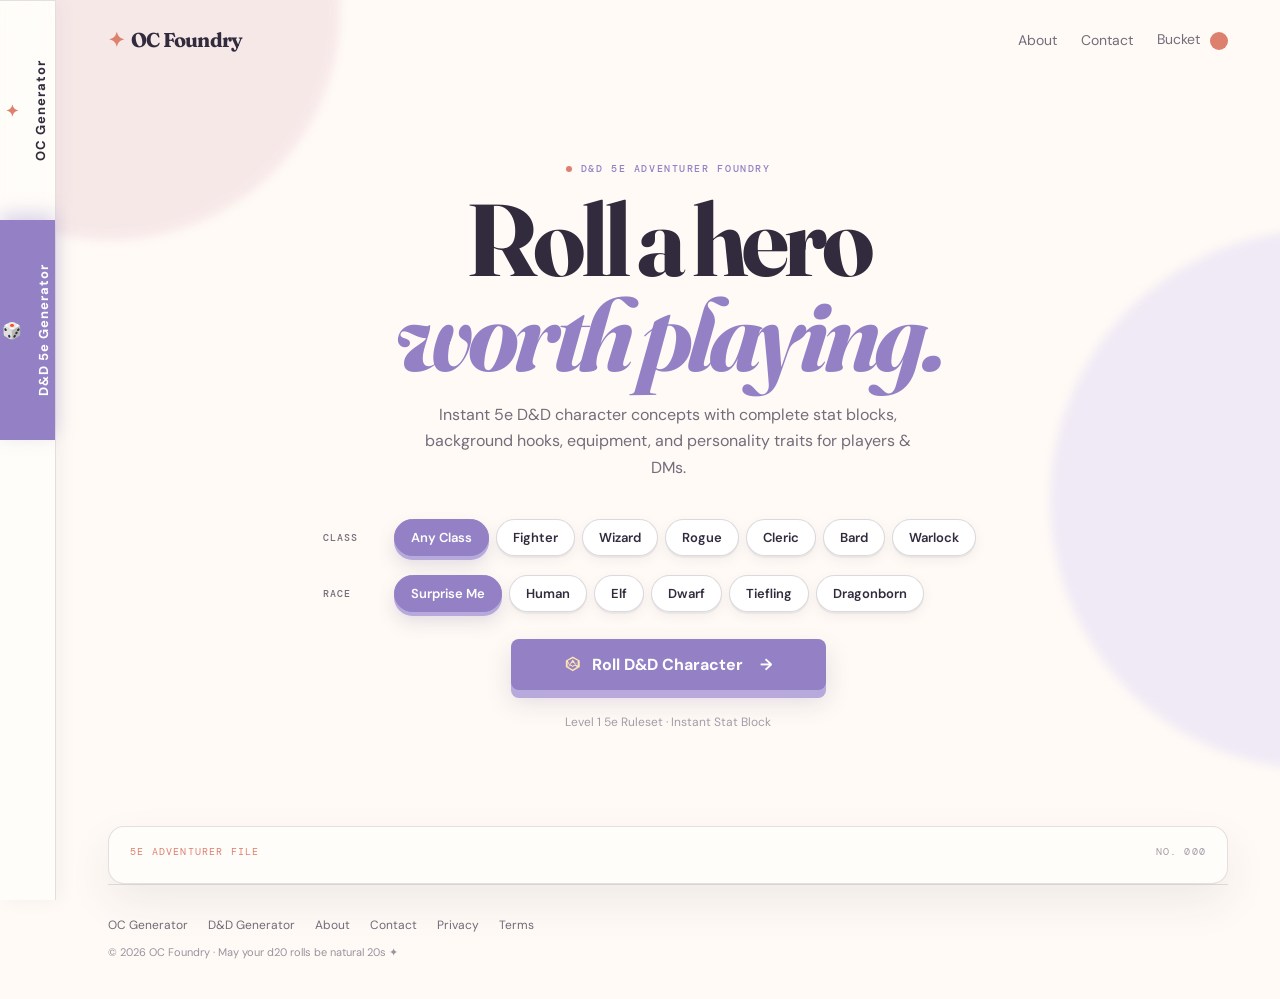
==== dnd.html @ 5a6bc77c "clean top right nav" ====
<!doctype html>
<html lang="en">
  <head>
    <meta charset="UTF-8" />
    <meta name="viewport" content="width=device-width, initial-scale=1.0" />
    <meta name="description" content="Free D&D 5e Character Generator — generate instant 5e stat blocks, backstories, traits, and character bibles for players and DMs." />
    <title>D&D 5e Character Generator — OC Foundry</title>
    <link rel="preconnect" href="https://fonts.googleapis.com" />
    <link rel="preconnect" href="https://fonts.gstatic.com" crossorigin />
    <link href="https://fonts.googleapis.com/css2?family=DM+Mono:wght@400;500&family=DM+Sans:opsz,wght@9..40,400;9..40,500;9..40,600;9..40,700&family=Fraunces:opsz,wght@9..144,600;9..144,700&display=swap" rel="stylesheet" />
    <link rel="stylesheet" href="styles.css?v=26" />
  </head>
  <body>
    <div class="page-glow glow-one"></div><div class="page-glow glow-two"></div>
    <main>
            <!-- LEFT SIDEBAR VERTICAL GENERATOR TABS -->
      <aside class="generator-tabs-dock" aria-label="Generator selection">
        <a href="index.html" class="gen-tab">
          <span class="gen-tab-icon">✦</span>
          <span class="gen-tab-text">OC Generator</span>
        </a>
        <a href="dnd.html" class="gen-tab active">
          <span class="gen-tab-icon">🎲</span>
          <span class="gen-tab-text">D&amp;D 5e Generator</span>
        </a>
      </aside>
      <nav class="nav wrap" aria-label="Main navigation">
        <a class="brand" href="index.html" aria-label="OC Foundry home"><span class="brand-mark">✦</span> OC Foundry</a>
        <div class="nav-links">
  <a class="nav-link" href="about.html">About</a>
  <a class="nav-link" href="contact.html">Contact</a>
  <a class="nav-link cart-link" href="bucket.html">
    Bucket <span class="cart-count" id="cart-count" hidden>0</span>
  </a>
</div>
      </nav>

      <section class="hero wrap">
        <p class="eyebrow"><span></span> D&amp;D 5e Adventurer Foundry</p>
        <h1>Roll a hero<br /><em>worth playing.</em></h1>
        <p class="intro">Instant 5e D&amp;D character concepts with complete stat blocks, background hooks, equipment, and personality traits for players &amp; DMs.</p>

        <div class="controls">
          <div class="filter-group">
            <span class="filter-label">Class</span>
            <div class="filter-pills" id="class-filters">
              <button class="filter active" data-class="any" type="button">Any Class</button>
              <button class="filter" data-class="fighter" type="button">Fighter</button>
              <button class="filter" data-class="wizard" type="button">Wizard</button>
              <button class="filter" data-class="rogue" type="button">Rogue</button>
              <button class="filter" data-class="cleric" type="button">Cleric</button>
              <button class="filter" data-class="bard" type="button">Bard</button>
              <button class="filter" data-class="warlock" type="button">Warlock</button>
            </div>
          </div>
          <div class="filter-group">
            <span class="filter-label">Race</span>
            <div class="filter-pills" id="race-filters">
              <button class="filter active" data-race="any" type="button">Surprise Me</button>
              <button class="filter" data-race="human" type="button">Human</button>
              <button class="filter" data-race="elf" type="button">Elf</button>
              <button class="filter" data-race="dwarf" type="button">Dwarf</button>
              <button class="filter" data-race="tiefling" type="button">Tiefling</button>
              <button class="filter" data-race="dragonborn" type="button">Dragonborn</button>
            </div>
          </div>
          <button class="generate-button" id="dnd-generate" type="button">
            <span class="spark">
              <svg class="d20-svg" viewBox="0 0 24 24"><path d="M12 2L2.5 7.5v9L12 22l9.5-5.5v-9L12 2zm0 2.3l6.8 3.7-2.9 5.1L12 10.4V4.3zm-6.8 3.7L12 4.3v6.1L7.7 12.8 5.2 8zm-0.2 1.8l2.5 5.1-2.5 1.1V9.8zm6.8 9.9l-5.7-3.3 2.5-2 3.2 1.9v3.4zm0-5.1L8 12.4 12 5.8l4 6.6-4 2.2zm0 5.1v-3.4l3.2-1.9 2.5 2-5.7 3.3zm6.8-5.3l-2.5-1.1 2.5-5.1v6.2z"/></svg>
            </span> Roll D&amp;D Character <span class="arrow">→</span>
          </button>

          <!-- SMALL INLINE d20 DICE ANIMATION -->
          <div class="inline-dice-box" id="inline-dice" hidden>
            <div class="dice-icon" id="dice-icon">
              <svg class="d20-svg" viewBox="0 0 24 24"><path d="M12 2L2.5 7.5v9L12 22l9.5-5.5v-9L12 2zm0 2.3l6.8 3.7-2.9 5.1L12 10.4V4.3zm-6.8 3.7L12 4.3v6.1L7.7 12.8 5.2 8zm-0.2 1.8l2.5 5.1-2.5 1.1V9.8zm6.8 9.9l-5.7-3.3 2.5-2 3.2 1.9v3.4zm0-5.1L8 12.4 12 5.8l4 6.6-4 2.2zm0 5.1v-3.4l3.2-1.9 2.5 2-5.7 3.3zm6.8-5.3l-2.5-1.1 2.5-5.1v6.2z"/></svg>
            </div>
            <p class="dice-label" id="dice-label">Rolling d20...</p>
          </div>

        </div>
        <p class="tiny-note">Level 1 5e Ruleset · Instant Stat Block</p>
      </section>

      <section class="sheet-section wrap" id="generator">
        <article class="character-sheet empty" id="character-sheet">
          <div class="sheet-topline"><span class="sheet-tag">5E ADVENTURER FILE</span><span class="sheet-number" id="sheet-number">NO. 000</span></div>
          <div class="empty-state" id="empty-state">
            <span class="empty-star">
              <svg class="d20-svg" style="width:40px; height:40px; color:var(--peach);" viewBox="0 0 24 24"><path d="M12 2L2.5 7.5v9L12 22l9.5-5.5v-9L12 2zm0 2.3l6.8 3.7-2.9 5.1L12 10.4V4.3zm-6.8 3.7L12 4.3v6.1L7.7 12.8 5.2 8zm-0.2 1.8l2.5 5.1-2.5 1.1V9.8zm6.8 9.9l-5.7-3.3 2.5-2 3.2 1.9v3.4zm0-5.1L8 12.4 12 5.8l4 6.6-4 2.2zm0 5.1v-3.4l3.2-1.9 2.5 2-5.7 3.3zm6.8-5.3l-2.5-1.1 2.5-5.1v6.2z"/></svg>
            </span>
            <p>Click "Roll D&amp;D Character" to build your adventurer.</p>
          </div>

          <div class="result-content" id="result-content" hidden>
            <aside class="portrait-panel" id="portrait-panel">
              <span class="portrait-label">COLOR PALETTE</span>
              <div class="palette-stack" id="palette"></div>
            </aside>

            <div class="details-panel">
              <div class="identity">
                <span class="file-inline">Level 1 Adventurer</span>
                <h2 id="dnd-name">Hero Name</h2>
                <button class="name-reroll" id="dnd-reroll" type="button">↻ New name</button>
                <div class="dnd-identity-sub">
                  <span class="result-kicker" id="dnd-meta">Human Fighter · Folk Hero</span>
                  <span class="age" id="dnd-alignment">Lawful Good</span>
                </div>
              </div>

              <p class="hook" id="dnd-hook">Character hook will appear here.</p>

              <!-- D&D STAT BLOCK GRID -->
              <div class="dnd-stats-grid" id="stats-grid">
                <div class="stat-box"><span class="stat-lbl">STR</span><strong id="stat-str">16 (+3)</strong></div>
                <div class="stat-box"><span class="stat-lbl">DEX</span><strong id="stat-dex">14 (+2)</strong></div>
                <div class="stat-box"><span class="stat-lbl">CON</span><strong id="stat-con">14 (+2)</strong></div>
                <div class="stat-box"><span class="stat-lbl">INT</span><strong id="stat-int">10 (+0)</strong></div>
                <div class="stat-box"><span class="stat-lbl">WIS</span><strong id="stat-wis">12 (+1)</strong></div>
                <div class="stat-box"><span class="stat-lbl">CHA</span><strong id="stat-cha">8 (-1)</strong></div>
              </div>

              <div class="detail-grid">
                <section><h3>Key Feature</h3><p id="dnd-feature"></p></section>
                <section><h3>Starting Gear</h3><p id="dnd-gear"></p></section>
                <section><h3>Personality</h3><p id="dnd-personality"></p></section>
                <section><h3>Miniature / Art Prompt</h3><p id="dnd-prompt"></p></section>
              </div>

              <div class="sheet-actions">
                <a class="download-button" id="download" href="checkout.html">Buy this sheet <span>₹60</span></a>
                <button class="bucket-button" id="add-to-bucket" type="button">Add to bucket</button>
                <button class="small-generate" id="dnd-regenerate" type="button">Roll another <span>→</span></button>
              </div>
            </div>
          </div>
        </article>

        <!-- TEASE SECTION -->
        <section class="unlock-tease" id="unlock-tease" hidden>
          <div class="tease-header">
            <p class="eyebrow"><span></span> Unlock the Complete D&amp;D Character Dossier</p>
            <span class="tease-price">₹60</span>
          </div>
          <h3 class="tease-title">More of <em id="tease-name">them</em>, ready for the tabletop.</h3>
          <p class="tease-sub">A 3-page Adventurer Dossier PDF · downloaded instantly or emailed to you</p>

          <div class="tease-grid">
            <div class="tease-card"><span class="tease-icon">📜</span><h4>Origin Backstory</h4><p>Childhood, defining trial, and why they took up adventuring.</p></div>
            <div class="tease-card"><span class="tease-icon">⚔️</span><h4>Combat Tactics</h4><p>Preferred moves, spellbook choices, and battle behavior.</p></div>
            <div class="tease-card"><span class="tease-icon">👥</span><h4>Allies &amp; Rivals</h4><p>Three key NPCs: mentor, rival adventurer, and contact.</p></div>
            <div class="tease-card"><span class="tease-icon">🗺️</span><h4>5 Quest Hooks</h4><p>Custom DM hooks to integrate them into any 5e campaign.</p></div>
            <div class="tease-card"><span class="tease-icon">🎭</span><h4>Roleplay Guide</h4><p>Voice style, quote lines, ideals, bonds, and flaws.</p></div>
            <div class="tease-card"><span class="tease-icon">📄</span><h4>Printable PDF</h4><p>Full 3-page dossier formatted for character binders.</p></div>
          </div>

          <a class="tease-cta" href="checkout.html">Get the complete dossier <span>₹60 →</span></a>
        </section>
      </section>
    </main>

    <footer class="footer wrap">
      <div class="footer-links">
        <a href="index.html">OC Generator</a>
        <a href="dnd.html">D&amp;D Generator</a>
        <a href="about.html">About</a>
        <a href="contact.html">Contact</a>
        <a href="privacy.html">Privacy</a>
        <a href="terms.html">Terms</a>
      </div>
      <span>© 2026 OC Foundry · May your d20 rolls be natural 20s ✦</span>
    </footer>

    <script src="dnd-data.js"></script>
    <script src="script-dnd.js"></script>
  </body>
</html>
---- styles.css ----
:root { --ink:#312b3d; --muted:#746c7b; --paper:#fffaf5; --cream:#f9efe6; --lilac:#dcd4f5; --lavender:#9380c5; --peach:#f4c9b5; --coral:#dd806e; --sage:#b9d2bf; --line:rgba(63,48,73,.14); }
* { box-sizing:border-box; } html { scroll-behavior:smooth; } body { margin:0; color:var(--ink); background:var(--paper); font-family:"DM Sans",sans-serif; overflow-x:hidden; } button { font:inherit; } .wrap { width:min(1120px, calc(100% - 48px)); margin-inline:auto; } .page-glow { position:absolute; z-index:-1; border-radius:50%; filter:blur(5px); opacity:.55; } .glow-one { width:460px; height:460px; top:-220px; left:-120px; background:#f1dbdf; }.glow-two { width:540px; height:540px; top:230px; right:-310px; background:#e4ddf7; }
.nav { display:flex; align-items:center; justify-content:space-between; padding:27px 0; } .brand { text-decoration:none; color:var(--ink); font-family:Fraunces,serif; font-size:20px; font-weight:700; letter-spacing:-.7px; } .brand-mark { color:var(--coral); font-family:"DM Sans",sans-serif; margin-right:3px; }.nav-link { color:var(--muted); font-size:14px; text-decoration:none; }.nav-link span { color:var(--coral); padding-left:4px; }
.hero { padding:82px 0 96px; text-align:center; }.eyebrow { display:flex; align-items:center; justify-content:center; gap:9px; margin:0; color:var(--lavender); text-transform:uppercase; letter-spacing:1.6px; font:500 10px "DM Mono",monospace; }.eyebrow span { width:6px; height:6px; background:var(--coral); border-radius:50%; }.hero h1 { margin:17px 0 20px; font:700 clamp(54px,8.5vw,102px)/.93 Fraunces,serif; letter-spacing:-5px; }.hero h1 em { color:var(--lavender); font-style:italic; }.intro { max-width:510px; margin:0 auto; color:var(--muted); font-size:16px; line-height:1.65; }.controls { display:grid; max-width:690px; margin:38px auto 0; gap:19px; text-align:left; }.filter-group { display:flex; align-items:center; gap:17px; }.filter-label { flex:0 0 54px; font:500 10px "DM Mono",monospace; color:var(--muted); text-transform:uppercase; letter-spacing:1px; }.filter-pills { display:flex; flex-wrap:wrap; gap:7px; }.filter {
  border: 1.5px solid rgba(63, 48, 73, 0.18);
  border-radius: 999px;
  padding: 11px 16px;
  background: #ffffff;
  color: var(--ink);
  cursor: pointer;
  font-size: 13px;
  font-weight: 600;
  line-height: 1;
  box-shadow: 0 2px 0 rgba(63, 48, 73, 0.06), 0 4px 12px rgba(104, 87, 142, 0.08);
  transition: transform 0.15s ease, box-shadow 0.15s ease, border-color 0.15s ease, background 0.15s ease;
  -webkit-tap-highlight-color: transparent;
  user-select: none;
}

.filter:hover {
  border-color: var(--lavender);
  transform: translateY(-1px);
  box-shadow: 0 3px 0 rgba(63, 48, 73, 0.08), 0 8px 16px rgba(104, 87, 142, 0.12);
}

.filter:active {
  transform: translateY(1px) scale(0.98);
  box-shadow: 0 1px 0 rgba(63, 48, 73, 0.08);
}

.filter.active {
  background: var(--lavender);
  border-color: var(--lavender);
  color: #fff;
  box-shadow: 0 4px 0 #b7a9dc, 0 10px 18px rgba(104, 87, 142, 0.18);
}.generate-button { justify-self:center; min-width:315px; margin-top:8px; padding:15px 20px; border:0; border-radius:8px; box-shadow:0 8px 0 #b7a9dc, 0 12px 24px rgba(104,87,142,.19); background:var(--lavender); color:#fff; font-weight:700; cursor:pointer; transition:transform .2s,box-shadow .2s; }.generate-button:hover { transform:translateY(-2px); box-shadow:0 10px 0 #b7a9dc, 0 15px 27px rgba(104,87,142,.2); }.generate-button:active { transform:translateY(5px); box-shadow:0 3px 0 #b7a9dc; }.spark { color:#ffe5af; margin-right:7px; }.arrow { margin-left:13px; }.tiny-note { margin:24px 0 0; color:#a49ba8; font-size:12px; }
.sheet-section { padding-bottom:112px; }.section-heading { display:flex; justify-content:space-between; align-items:center; margin-bottom:15px; }.section-heading .eyebrow { justify-content:flex-start; }.hint { color:#aaa1aa; font-size:12px; margin:0; }.character-sheet { position:relative; overflow:hidden; min-height:382px; background:#fffdf9; border:1px solid var(--line); border-radius:16px; box-shadow:0 18px 44px rgba(67,45,76,.08); }.sheet-topline { position:absolute; inset:0 0 auto; z-index:3; display:flex; justify-content:space-between; padding:18px 21px; color:#a59ba6; font:10px "DM Mono",monospace; letter-spacing:1.2px; }.sheet-tag { color:var(--coral); }.empty-state { display:grid; place-content:center; height:382px; text-align:center; color:#968d9b; font:17px/1.5 Fraunces,serif; }.empty-state p { margin:8px 0 0; }.empty-star { color:var(--peach); font-size:33px; }.result-content { display:grid; grid-template-columns:34% 66%; min-height:438px; }.portrait-panel { position:relative; display:flex; flex-direction:column; justify-content:flex-end; padding:52px 30px 28px; overflow:hidden; color:#fff; background:#b9aecf; }.portrait-panel::after { content:""; position:absolute; inset:0; background:linear-gradient(180deg,transparent 42%,rgba(49,43,61,.27)); pointer-events:none; }.portrait-label,.portrait-panel p,.palette { z-index:1; }.portrait-label { position:absolute; top:52px; left:30px; color:rgba(255,255,255,.8); font:10px "DM Mono",monospace; letter-spacing:1.2px; }.portrait-panel p { max-width:210px; margin:0 0 14px; font:600 15px/1.3 Fraunces,serif; }.portrait-art { position:absolute; inset:0; overflow:hidden; }.halo { position:absolute; top:73px; left:50%; width:195px; aspect-ratio:1; border:1px solid rgba(255,255,255,.52); border-radius:50%; transform:translateX(-50%); }.head { position:absolute; z-index:2; width:102px; height:132px; left:50%; bottom:102px; border-radius:47% 47% 42% 42%; background:#f7d4c1; transform:translateX(-50%); }.head i { position:absolute; top:-19px; left:-8px; width:119px; height:75px; background:#594c64; border-radius:68% 45% 40% 25%; }.head b { position:absolute; top:66px; left:28px; width:8px; height:8px; border-radius:50%; background:#5c4c5d; box-shadow:39px 0 #5c4c5d; }.neck { position:absolute; z-index:1; left:50%; bottom:81px; width:35px; height:45px; background:#f1c6af; transform:translateX(-50%); }.shoulders { position:absolute; z-index:2; left:50%; bottom:-30px; width:260px; height:142px; border-radius:50% 50% 0 0; background:#796796; transform:translateX(-50%); }.art-star { position:absolute; color:#fff4c8; font-size:22px; }.s1 { top:105px; right:37px; }.s2 { top:190px; left:34px; font-size:28px; }.palette { display:flex; gap:5px; }.palette span { width:21px; height:21px; border:2px solid rgba(255,255,255,.76); border-radius:50%; }.details-panel { padding:57px 38px 26px; }.identity { display:flex; align-items:baseline; gap:11px; }.result-kicker { margin:0; color:var(--coral); font:10px "DM Mono",monospace; letter-spacing:1px; text-transform:uppercase; }.identity h2 { margin:7px 0 0; font:700 clamp(33px,4vw,50px)/1 Fraunces,serif; letter-spacing:-2.2px; }.age { margin:0 0 0 auto; color:#948a98; font-size:13px; }.hook { max-width:520px; margin:21px 0 24px; color:#594f61; font:600 19px/1.36 Fraunces,serif; }.hook::before,.hook::after { color:var(--peach); }.hook::before { content:"“"; }.hook::after { content:"”"; }.detail-grid { display:grid; grid-template-columns:1fr 1fr; gap:18px 34px; padding-top:20px; border-top:1px solid var(--line); }.detail-grid section h3 { margin:0 0 5px; color:var(--lavender); text-transform:uppercase; font:10px "DM Mono",monospace; letter-spacing:1px; }.detail-grid section p { margin:0; color:var(--muted); font-size:13px; line-height:1.45; }.sheet-actions { display:flex; justify-content:space-between; align-items:center; margin-top:24px; }.text-button { border:0; padding:0; background:none; color:var(--coral); cursor:pointer; font-size:12px; text-decoration:underline; text-underline-offset:3px; }.small-generate { border:1px solid var(--line); border-radius:7px; padding:9px 11px; background:var(--cream); color:#5f5269; cursor:pointer; font-size:12px; font-weight:600; }.small-generate span { color:var(--coral); margin-left:7px; }
.how { padding:72px 0 87px; border-top:1px solid var(--line); }.how .eyebrow { justify-content:flex-start; }.how-grid { display:grid; grid-template-columns:1.1fr .9fr; gap:70px; padding-top:22px; }.how h2 { margin:0; font:700 clamp(35px,5vw,60px)/.97 Fraunces,serif; letter-spacing:-3px; }.how-copy { max-width:380px; color:var(--muted); font-size:15px; line-height:1.7; }.how-copy p { margin:0; }.how-copy .made-with { margin-top:26px; color:var(--ink); font:500 12px "DM Mono",monospace; }.made-with span { color:var(--coral); }.footer { display:flex; justify-content:space-between; padding:21px 0 28px; color:#9c929f; border-top:1px solid var(--line); font-size:11px; }
@media (max-width:720px) { .wrap { width:min(100% - 32px,1120px); }.nav { padding-top:20px; }.hero { padding:65px 0 72px; }.hero h1 { letter-spacing:-3px; }.filter-group { align-items:flex-start; flex-direction:column; gap:8px; }.generate-button { width:100%; min-width:0; }.section-heading .hint { display:none; }.result-content { grid-template-columns:1fr; }.portrait-panel { min-height:286px; }.details-panel { padding:50px 22px 22px; }.identity { display:block; }.identity h2 { margin-top:8px; }.age { margin:7px 0 0; }.hook { font-size:18px; }.detail-grid { gap:16px; }.sheet-actions { gap:15px; }.how { padding:55px 0; }.how-grid { grid-template-columns:1fr; gap:25px; }.footer { flex-direction:column; gap:7px; }.empty-state { height:330px; } }
/* Keep the content visually connected to the character-file label. */
.portrait-label { top:38px; }
.halo { top:59px; }
.s1 { top:91px; }
.s2 { top:176px; }
.details-panel { padding-top:40px; }
/* The visual-vibe panel is copy-first; its palette remains the visual cue. */
.portrait-art { display:none; }
/* Before the first generation, keep the character-file card as a compact header. */
.character-sheet.empty { min-height:58px; }
.character-sheet.empty .empty-state { display:none; }
/* Do not reserve result-card space before the first character exists. */
#generator:has(.character-sheet.empty) { padding-bottom:0; }
/* In a populated sheet, use the top row for content instead of empty breathing room. */
.character-sheet:not(.empty) .details-panel { padding-top:21px; }
.character-sheet:not(.empty) .portrait-label { top:21px; }
.character-sheet:not(.empty) .sheet-number { display:none; }
/* Align a generated character's identity with the file label—no blank row. */
.character-sheet:not(.empty) .details-panel { padding-top:10px; }
.identity h2 { margin-top:0; }
/* Keep the populated file label and name together, rather than in separate columns. */
.character-sheet:not(.empty) .sheet-topline { display:none; }
.file-inline { color:var(--coral); font:10px "DM Mono",monospace; letter-spacing:1.1px; text-transform:uppercase; white-space:nowrap; }
.character-sheet:not(.empty) .identity { gap:10px; }
@media (max-width:720px) { .character-sheet:not(.empty) .identity { display:flex; flex-wrap:wrap; align-items:baseline; } }
/* Generated results should end cleanly, without a blank section beneath the sheet. */
.sheet-section { padding-bottom:0; }
/* The placeholder must not keep its fixed height after a result is revealed. */
.empty-state[hidden] { display:none; }
/* Generated concept sketch: deliberately loose and kept above the written visual brief. */
.portrait-art.rough-sketch { display:block; inset:38px 24px auto; height:188px; border:1px solid rgba(255,255,255,.42); border-radius:4px; background:rgba(255,255,255,.08); overflow:hidden; }
.rough-sketch .sketch-note { position:absolute; top:9px; left:10px; color:rgba(255,255,255,.8); font:9px "DM Mono",monospace; letter-spacing:.8px; }
.rough-sketch .halo { top:24px; width:126px; border-style:dashed; opacity:.65; }
.rough-sketch .head { bottom:24px; width:76px; height:97px; filter:drop-shadow(3px 3px 0 rgba(49,43,61,.18)); }
.rough-sketch .head i { width:91px; height:57px; }
.rough-sketch .head b { top:52px; left:21px; transform:scale(.75); transform-origin:left; }
.rough-sketch .neck { bottom:8px; }
.rough-sketch .shoulders { bottom:-65px; width:215px; height:130px; background:rgba(49,43,61,.7); }
.rough-sketch .s1 { top:35px; right:19px; }.rough-sketch .s2 { top:90px; left:22px; }
.sketch-stroke { position:absolute; height:1px; background:rgba(255,255,255,.6); transform:rotate(-28deg); }.sketch-stroke.one { width:66px; right:-11px; top:110px; }.sketch-stroke.two { width:47px; left:-8px; top:141px; transform:rotate(34deg); }
.rough-sketch.horror .head i { background:#302638; border-radius:65% 52% 18% 35%; }.rough-sketch.horror .shoulders { background:#24212f; }.rough-sketch.historical .head i { background:#7e5849; border-radius:48% 52% 22% 22%; }.rough-sketch.historical .shoulders { background:#495467; }.rough-sketch.postapoc .head i { background:#5a4f46; border-radius:65% 25% 40% 25%; }.rough-sketch.postapoc .shoulders { background:#5f6557; }.rough-sketch.scifi .head i { background:#44576a; }.rough-sketch.scifi .shoulders { background:#566987; }.rough-sketch.fantasy .head i { background:#574762; }.rough-sketch.fantasy .shoulders { background:#62705e; }
.name-reroll { border:0; padding:4px 6px; border-radius:4px; background:var(--cream); color:var(--coral); cursor:pointer; font:10px "DM Mono",monospace; white-space:nowrap; }.name-reroll:hover { background:var(--peach); color:var(--ink); }
.how-steps { display:grid; gap:17px; }.how-steps div { display:grid; grid-template-columns:31px 1fr; gap:11px; }.how-steps span { color:var(--coral); font:500 11px "DM Mono",monospace; }.how-steps p { font-size:14px; line-height:1.55; }.how-steps strong { color:var(--ink); }
@media (max-width:720px) { .portrait-art.rough-sketch { height:170px; }.portrait-panel { padding-top:218px; }.portrait-panel p { max-width:none; }.name-reroll { order:4; }.how-steps { gap:14px; } }
.portrait-panel { justify-content:flex-start; padding-top:242px; }
/* The visual brief is intentionally copy-first, using the full panel. */
.portrait-panel { justify-content:flex-start; padding-top:56px; }
.portrait-panel .portrait-label { top:23px; }
.portrait-panel .visual-vibe-copy { flex:1; max-width:none; margin:25px 0 16px; font-size:16px; line-height:1.36; }
/* Do not render character-only controls or layout until generation begins. */
.result-content[hidden] { display:none; }
.section-heading { margin-bottom:26px; }
.download-button { display:inline-flex; align-items:center; gap:8px; border:0; border-radius:7px; padding:10px 12px; background:var(--lavender); color:#fff; cursor:pointer; font-size:12px; font-weight:700; text-decoration:none; }.download-button span { padding:2px 5px; border-radius:3px; background:rgba(255,255,255,.18); color:#fff0c9; font:10px "DM Mono",monospace; }
.checkout-page { min-height:100vh; background:linear-gradient(120deg,#fffaf5 15%,#f3eefc 100%); }.checkout-wrap { width:min(1020px,calc(100% - 48px)); margin:auto; padding:32px 0 60px; }.checkout-brand { display:inline-block; }.checkout-grid { display:grid; grid-template-columns:1fr 1fr; gap:78px; align-items:center; min-height:calc(100vh - 120px); }.checkout-intro .eyebrow { justify-content:flex-start; }.checkout-intro h1 { margin:18px 0; font:700 clamp(48px,6vw,76px)/.95 Fraunces,serif; letter-spacing:-3.7px; }.checkout-intro h1 em { color:var(--lavender); }.checkout-intro > p { max-width:390px; color:var(--muted); line-height:1.65; }.back-link { display:inline-block; margin-top:22px; color:var(--coral); font-size:13px; text-underline-offset:3px; }.checkout-card { padding:24px; border:1px solid var(--line); border-radius:16px; background:#fffdf9; box-shadow:0 18px 48px rgba(67,45,76,.1); }.checkout-top,.checkout-summary { display:flex; justify-content:space-between; align-items:center; color:var(--muted); font:10px "DM Mono",monospace; letter-spacing:1px; }.price { color:var(--coral); font-size:18px; font-family:Fraunces,serif; letter-spacing:0; }.mini-sheet { margin:20px 0; padding:22px; border-radius:10px; background:linear-gradient(135deg,var(--sheet-accent,#e8b7b5),#eee8fb); }.mini-label { margin:0; color:#665570; font:10px "DM Mono",monospace; letter-spacing:1px; }.mini-sheet h2 { margin:9px 0 3px; font:700 36px/1 Fraunces,serif; letter-spacing:-1.5px; }.mini-sheet > p:not(.mini-label):not(.mini-hook) { margin:0; color:#685c6c; font:10px "DM Mono",monospace; text-transform:uppercase; }.mini-hook { margin:18px 0 0; color:#51495d; font:600 15px/1.42 Fraunces,serif; }.checkout-summary { padding:18px 0; border-top:1px solid var(--line); font:13px "DM Sans",sans-serif; letter-spacing:0; }.checkout-summary strong { color:var(--ink); }.pay-button { width:100%; padding:14px; border:0; border-radius:8px; background:var(--lavender); box-shadow:0 5px 0 #b7a9dc; color:#fff; cursor:pointer; font-weight:700; }.pay-button span { margin-left:12px; }.pay-button:disabled { cursor:not-allowed; opacity:.55; }.payment-note { margin:16px 0 0; color:#9a909d; text-align:center; font-size:11px; line-height:1.45; }
@media (max-width:720px) { .checkout-wrap { width:min(100% - 32px,1020px); }.checkout-grid { grid-template-columns:1fr; gap:38px; padding:54px 0; }.checkout-intro h1 { letter-spacing:-2.6px; }.mini-sheet h2 { font-size:31px; } }
/* ============================================
   UNLOCK TEASE SECTION
   ============================================ */

.unlock-tease {
  position: relative;
  margin: 32px 22px 22px;
  padding: 32px 30px 30px;
  border-radius: 16px;
  background: linear-gradient(135deg, #fdf6ef 0%, #f4ecfb 50%, #fce9e6 100%);
  border: 1px solid var(--line);
  overflow: hidden;
}

.unlock-tease::before {
  content: "";
  position: absolute;
  top: 0; left: 0; right: 0;
  height: 3px;
  background: linear-gradient(90deg, var(--coral), var(--lavender), var(--peach));
}

.tease-header {
  display: flex;
  justify-content: space-between;
  align-items: center;
  margin-bottom: 14px;
}

.tease-header .eyebrow {
  justify-content: flex-start;
  margin: 0;
}

.tease-price {
  color: var(--coral);
  font: 700 20px Fraunces, serif;
  letter-spacing: -0.5px;
}

.tease-title {
  margin: 0 0 8px;
  font: 700 clamp(26px, 3.2vw, 34px)/1.05 Fraunces, serif;
  letter-spacing: -1.2px;
  color: var(--ink);
}

.tease-title em {
  color: var(--lavender);
  font-style: italic;
}

.tease-sub {
  margin: 0 0 26px;
  color: var(--muted);
  font-size: 14px;
  line-height: 1.5;
}

.tease-grid {
  display: grid;
  grid-template-columns: repeat(3, 1fr);
  gap: 12px;
  margin-bottom: 26px;
}

.tease-card {
  position: relative;
  padding: 18px 16px;
  border-radius: 12px;
  background: rgba(255, 255, 255, 0.65);
  border: 1px solid rgba(147, 128, 197, 0.15);
  backdrop-filter: blur(2px);
  transition: transform 0.2s ease, box-shadow 0.2s ease;
}

.tease-card:hover {
  transform: translateY(-2px);
  box-shadow: 0 8px 20px rgba(147, 128, 197, 0.12);
  border-color: rgba(147, 128, 197, 0.35);
}

.tease-card::after {
  content: "🔒";
  position: absolute;
  top: 12px;
  right: 12px;
  font-size: 11px;
  opacity: 0.4;
}

.tease-icon {
  display: block;
  font-size: 22px;
  margin-bottom: 8px;
}

.tease-card h4 {
  margin: 0 0 6px;
  font: 700 14px Fraunces, serif;
  color: var(--ink);
  letter-spacing: -0.3px;
}

.tease-card p {
  margin: 0;
  color: var(--muted);
  font-size: 12px;
  line-height: 1.4;
}

.tease-cta {
  display: inline-flex;
  align-items: center;
  gap: 12px;
  padding: 14px 22px;
  border-radius: 10px;
  background: var(--lavender);
  box-shadow: 0 6px 0 #b7a9dc, 0 10px 20px rgba(104, 87, 142, 0.18);
  color: #fff;
  text-decoration: none;
  font-weight: 700;
  font-size: 14px;
  transition: transform 0.2s ease, box-shadow 0.2s ease;
}

.tease-cta:hover {
  transform: translateY(-1px);
  box-shadow: 0 7px 0 #b7a9dc, 0 12px 22px rgba(104, 87, 142, 0.22);
}

.tease-cta span {
  padding: 3px 8px;
  border-radius: 5px;
  background: rgba(255, 255, 255, 0.2);
  font: 700 12px "DM Mono", monospace;
  letter-spacing: 0.5px;
}

.tease-note {
  margin: 14px 0 0;
  color: #a49ba8;
  font-size: 11px;
  letter-spacing: 0.3px;
}

@media (max-width: 720px) {
  .unlock-tease {
    margin: 24px 16px 16px;
    padding: 24px 20px;
  }
  .tease-grid {
    grid-template-columns: 1fr;
    gap: 10px;
  }
  .tease-header {
    flex-direction: column;
    align-items: flex-start;
    gap: 8px;
  }
}
/* ============================================
   BIBLE / SUCCESS PAGE
   ============================================ */

.bible-page {
  min-height: 100vh;
  background: linear-gradient(120deg, #fffaf5 0%, #f3eefc 50%, #fce9e6 100%);
}

.bible-wrap {
  width: min(880px, calc(100% - 48px));
  margin: 0 auto;
  padding: 32px 0 80px;
}

.bible-brand {
  display: inline-block;
  margin-bottom: 40px;
}

.bible-header {
  text-align: center;
  margin-bottom: 48px;
}

.bible-header .eyebrow {
  justify-content: center;
}

.bible-header h1 {
  margin: 20px 0 12px;
  font: 700 clamp(40px, 5.5vw, 62px)/0.95 Fraunces, serif;
  letter-spacing: -2.5px;
  color: var(--ink);
}

.bible-header h1 em {
  color: var(--lavender);
  font-style: italic;
}

.bible-sub {
  margin: 0 auto 28px;
  max-width: 460px;
  color: var(--muted);
  font-size: 15px;
  line-height: 1.6;
}

.bible-actions {
  display: flex;
  justify-content: center;
  gap: 12px;
  flex-wrap: wrap;
  margin-bottom: 16px;
}

.bible-actions .pay-button {
  width: auto;
  padding: 14px 28px;
}

.ghost-button {
  padding: 14px 24px;
  border: 1px solid var(--lavender);
  border-radius: 8px;
  background: transparent;
  color: var(--lavender);
  font-weight: 600;
  cursor: pointer;
  transition: all 0.2s ease;
}

.ghost-button:hover {
  background: var(--lavender);
  color: #fff;
}

.email-form {
  display: flex;
  justify-content: center;
  gap: 8px;
  max-width: 400px;
  margin: 16px auto 0;
  flex-wrap: wrap;
}

.email-form input {
  flex: 1;
  min-width: 200px;
  padding: 12px 14px;
  border: 1px solid var(--line);
  border-radius: 8px;
  background: #fff;
  font: 14px "DM Sans", sans-serif;
}

.email-form input:focus {
  outline: none;
  border-color: var(--lavender);
}

.email-form button {
  padding: 12px 22px;
  border: 0;
  border-radius: 8px;
  background: var(--lavender);
  color: #fff;
  font-weight: 600;
  cursor: pointer;
}

.email-status {
  width: 100%;
  margin: 8px 0 0;
  text-align: center;
  font-size: 13px;
  color: var(--muted);
}

/* ============================================
   BIBLE CONTENT
   ============================================ */

.bible-content {
  display: flex;
  flex-direction: column;
  gap: 24px;
}

.bible-section {
  padding: 32px 30px;
  border-radius: 14px;
  background: #fffdf9;
  border: 1px solid var(--line);
  box-shadow: 0 6px 20px rgba(67, 45, 76, 0.04);
}

.bible-section h3 {
  margin: 0 0 16px;
  font: 700 22px Fraunces, serif;
  letter-spacing: -0.8px;
  color: var(--lavender);
}

.bible-section h4 {
  margin: 0 0 6px;
  font: 700 13px "DM Mono", monospace;
  letter-spacing: 1px;
  text-transform: uppercase;
  color: var(--lavender);
}

.bible-section h5 {
  margin: 0 0 4px;
  font: 500 10px "DM Mono", monospace;
  letter-spacing: 1.2px;
  text-transform: uppercase;
  color: var(--coral);
}

.bible-section p {
  margin: 0;
  color: var(--ink);
  font-size: 16.5px;
  line-height: 1.7;
}

/* COVER SECTION */
.bible-cover {
  text-align: center;
  padding: 56px 30px;
  border-width: 2px;
}

.bible-label {
  margin: 0 0 12px;
  font: 500 10px "DM Mono", monospace;
  letter-spacing: 2px;
  color: var(--coral);
  text-transform: uppercase;
}

.bible-cover h2 {
  margin: 0 0 8px;
  font: 700 clamp(44px, 6vw, 68px)/0.95 Fraunces, serif;
  letter-spacing: -3px;
  color: var(--ink);
}

.cover-meta {
  color: var(--muted);
  font-size: 14px;
  letter-spacing: 0.5px;
  margin-bottom: 24px !important;
}

.cover-hook {
  max-width: 520px;
  margin: 0 auto 28px !important;
  font: 600 18px/1.4 Fraunces, serif !important;
  color: #594f61;
  font-style: italic;
}

.cover-palette {
  display: flex;
  justify-content: center;
  gap: 10px;
}

.cover-palette span {
  width: 32px;
  height: 32px;
  border-radius: 50%;
  border: 3px solid #fff;
  box-shadow: 0 3px 8px rgba(0, 0, 0, 0.1);
}

/* PERSONALITY / DETAIL GRID */
.bible-grid {
  display: grid;
  grid-template-columns: 1fr 1fr;
  gap: 24px 32px;
}

.bible-grid > div {
  padding: 0;
  background: none;
  border: none;
  box-shadow: none;
}

/* BACKSTORY */
.section-body p {
  margin-bottom: 16px;
}

.section-body p:last-child {
  margin-bottom: 0;
}

/* VOICE */
.voice-pattern {
  margin-bottom: 18px !important;
  font-style: italic;
  color: var(--muted) !important;
}

.voice-lines {
  display: flex;
  flex-direction: column;
  gap: 10px;
}

.voice-lines blockquote {
  margin: 0;
  padding: 14px 18px;
  border-left: 3px solid var(--lavender);
  background: rgba(147, 128, 197, 0.06);
  border-radius: 0 8px 8px 0;
  font: 500 15px/1.5 Fraunces, serif;
  color: var(--ink);
  font-style: italic;
}

/* SYMBOL */
.symbol-main {
  margin-bottom: 20px !important;
  font-size: 16px !important;
}

.symbol-main strong {
  color: var(--coral);
  text-transform: uppercase;
  font: 500 11px "DM Mono", monospace;
  letter-spacing: 1px;
  display: block;
  margin-bottom: 4px;
}

.symbol-grid {
  display: grid;
  grid-template-columns: 1fr 1fr;
  gap: 20px 32px;
}

/* WARDROBE */
.wardrobe-grid {
  display: grid;
  gap: 20px;
}

.outfit p {
  color: var(--muted);
  font-size: 14px;
}

/* RELATIONSHIPS */
.relationships {
  display: grid;
  gap: 14px;
}

.rel-card {
  padding: 18px 20px;
  border-radius: 10px;
  background: rgba(147, 128, 197, 0.04);
  border: 1px solid rgba(147, 128, 197, 0.15);
}

.rel-role {
  margin: 0 0 4px !important;
  font: 500 10px "DM Mono", monospace !important;
  letter-spacing: 1px;
  text-transform: uppercase;
  color: var(--coral) !important;
}

.rel-name {
  margin: 0 0 8px !important;
  font: 700 18px Fraunces, serif !important;
  color: var(--ink) !important;
  letter-spacing: -0.5px;
}

.rel-note {
  color: var(--muted) !important;
  font-size: 14px !important;
}

/* DRAWING PROMPTS */
.drawing-prompts {
  margin: 0;
  padding-left: 0;
  list-style: none;
  counter-reset: prompt-counter;
}

.drawing-prompts li {
  counter-increment: prompt-counter;
  position: relative;
  padding: 12px 0 12px 40px;
  border-bottom: 1px solid var(--line);
  color: var(--ink);
  font-size: 15px;
  line-height: 1.5;
}

.drawing-prompts li:last-child {
  border-bottom: none;
}

.drawing-prompts li::before {
  content: counter(prompt-counter, decimal-leading-zero);
  position: absolute;
  left: 0;
  top: 12px;
  color: var(--coral);
  font: 500 12px "DM Mono", monospace;
  letter-spacing: 0.5px;
}

/* QUIZ */
.quiz-grid {
  display: grid;
  grid-template-columns: 1fr 1fr;
  gap: 20px 32px;
}

.quiz-grid p {
  color: var(--muted);
  font-size: 14px;
}

/* FOOTER */
.bible-footer {
  text-align: center;
  padding: 32px 20px 20px;
  color: var(--muted);
}

.bible-footer p {
  margin: 0 !important;
  color: var(--coral) !important;
  font: 700 14px Fraunces, serif !important;
}

.bible-footer-sub {
  margin-top: 6px !important;
  color: var(--muted) !important;
  font: 400 12px "DM Mono", monospace !important;
  letter-spacing: 0.5px;
}

/* EMPTY STATE */
.bible-empty {
  text-align: center;
  padding: 80px 20px;
  background: #fffdf9;
  border: 1px solid var(--line);
  border-radius: 14px;
}

/* RESPONSIVE */
@media (max-width: 720px) {
  .bible-wrap {
    width: min(100% - 32px, 880px);
    padding: 24px 0 60px;
  }
  .bible-section {
    padding: 24px 22px;
  }
  .bible-cover {
    padding: 40px 22px;
  }
  .bible-grid,
  .symbol-grid,
  .quiz-grid {
    grid-template-columns: 1fr;
    gap: 18px;
  }
  .bible-actions {
    flex-direction: column;
  }
  .bible-actions .pay-button,
  .ghost-button {
    width: 100%;
  }
}
/* ============================================
   WORLD THEMING WITH REAL IMAGES
   Uses uploaded artwork from /images/[world]/
   ============================================ */

/* Palette CSS variables (set by JS) with fallbacks */
:root {
  --char-color-1: #E9A5A2;
  --char-color-2: #F6D7AC;
  --char-color-3: #8DB9AA;
  --char-color-4: #5B617C;
}

/* ============================================
   UNIVERSAL BOLD PALETTE BAR
   Every section gets a palette color strip on left
   ============================================ */

.bible-content .bible-section {
  position: relative;
  overflow: hidden;
  padding-left: 50px;
}

.bible-content .bible-section::before {
  content: "";
  position: absolute;
  top: 0;
  bottom: 0;
  left: 0;
  width: 32px;
  background: linear-gradient(180deg,
    var(--char-color-1) 0%,
    var(--char-color-1) 25%,
    var(--char-color-2) 25%,
    var(--char-color-2) 50%,
    var(--char-color-3) 50%,
    var(--char-color-3) 75%,
    var(--char-color-4) 75%,
    var(--char-color-4) 100%
  );
  z-index: 1;
}

.bible-content .bible-section {
  counter-increment: bible-counter;
}

.bible-content {
  counter-reset: bible-counter;
}

.bible-content .bible-section:not(.bible-cover)::after {
  content: counter(bible-counter, decimal-leading-zero);
  position: absolute;
  top: 20px;
  left: 6px;
  width: 20px;
  color: #fff;
  font: 700 11px "DM Mono", monospace;
  letter-spacing: 1px;
  text-align: center;
  text-shadow: 0 1px 2px rgba(0,0,0,0.4);
  writing-mode: vertical-rl;
  transform: rotate(180deg);
  z-index: 2;
}

.bible-content h3 {
  color: var(--char-color-4) !important;
  font-size: 26px !important;
  padding-bottom: 12px;
  margin-bottom: 20px !important;
  border-bottom: 2px solid var(--char-color-2);
}

.bible-content h4,
.bible-content h5 {
  color: var(--char-color-4) !important;
}

.bible-content .rel-role,
.bible-content .drawing-prompts li::before,
.bible-content .symbol-main strong {
  color: var(--char-color-1) !important;
}

.bible-content .voice-lines blockquote {
  border-left: 4px solid var(--char-color-4) !important;
  background: linear-gradient(90deg,
    color-mix(in srgb, var(--char-color-1) 15%, transparent) 0%,
    transparent 100%
  ) !important;
  padding: 16px 22px !important;
}

.bible-content .rel-card {
  background: linear-gradient(135deg,
    color-mix(in srgb, var(--char-color-2) 25%, #fff) 0%,
    color-mix(in srgb, var(--char-color-3) 15%, #fff) 100%
  ) !important;
  border: 2px solid color-mix(in srgb, var(--char-color-1) 40%, transparent) !important;
  padding: 20px !important;
}

.bible-content .rel-name {
  color: var(--char-color-4) !important;
  font-size: 20px !important;
}

/* ============================================
   COVER — SHOWCASES HERO IMAGE
   ============================================ */

.bible-cover {
  padding: 0 !important;
  min-height: 500px;
  display: flex !important;
  flex-direction: column !important;
  justify-content: flex-end !important;
  align-items: stretch !important;
  text-align: center;
  background: none !important;
  position: relative;
  overflow: hidden;
}

.bible-cover::before {
  content: "";
  position: absolute;
  top: 0;
  left: 0;
  right: 0;
  bottom: 0;
  width: 100% !important;
  height: 100% !important;
  background-size: cover !important;
  background-position: center !important;
  z-index: 0;
  opacity: 0.85;
}

.bible-cover::after {
  content: "";
  position: absolute;
  bottom: 0;
  left: 0;
  right: 0;
  height: 70%;
  background: linear-gradient(180deg,
    transparent 0%,
    rgba(0,0,0,0.3) 50%,
    rgba(0,0,0,0.75) 100%
  );
  z-index: 1;
  display: block !important;
}

.bible-cover > * {
  position: relative;
  z-index: 2;
}

.bible-cover .bible-label,
.bible-cover h2,
.bible-cover .cover-meta,
.bible-cover .cover-hook,
.bible-cover .cover-palette {
  color: #fff !important;
  text-shadow: 0 2px 12px rgba(0,0,0,0.6);
}

.bible-cover h2 {
  font-size: clamp(50px, 7vw, 76px) !important;
}

.bible-cover .cover-meta,
.bible-cover .cover-hook {
  color: rgba(255,255,255,0.9) !important;
}

.bible-cover .bible-label {
  color: var(--char-color-2) !important;
}

.bible-cover .cover-palette {
  padding-bottom: 40px;
}

.bible-cover .cover-palette span {
  border: 3px solid rgba(255,255,255,0.9) !important;
  box-shadow: 0 4px 12px rgba(0,0,0,0.4);
}

/* ============================================
   DECORATIVE MOTIFS
   Scattered around each section using ::before/::after
   on wrappers, using the world's motif images
   ============================================ */

.bible-section .motif-decoration {
  position: absolute;
  opacity: 0.5;
  pointer-events: none;
  z-index: 0;
}

/* ============================================
   PER-WORLD IMAGE ASSIGNMENTS
   Cover uses hero, background uses background,
   motifs float around sections
   ============================================ */

/* FANTASY */
.world-fantasy {
  background:
    linear-gradient(rgba(253, 248, 240, 0.90), rgba(251, 232, 227, 0.90)),
    url('images/fantasy/background.png') !important;
  background-size: cover !important;
  background-attachment: fixed !important;
}
.world-fantasy .bible-cover::before {
  background-image: url('images/fantasy/hero.png') !important;
}
.world-fantasy .bible-section:nth-of-type(2)::before,
.world-fantasy .bible-section:nth-of-type(3)::before,
.world-fantasy .bible-section:nth-of-type(4)::before,
.world-fantasy .bible-section:nth-of-type(5)::before {
  /* preserve palette bar */
}

.world-fantasy .bible-section:nth-of-type(3n+2) {
  background:
    url('images/fantasy/motif-1.png') no-repeat top right / 90px auto,
    #fffdf9 !important;
}
.world-fantasy .bible-section:nth-of-type(3n+3) {
  background:
    url('images/fantasy/motif-2.png') no-repeat bottom right / 100px auto,
    #fffdf9 !important;
}
.world-fantasy .bible-section:nth-of-type(3n+4) {
  background:
    url('images/fantasy/motif-3.png') no-repeat top right / 80px auto,
    #fffdf9 !important;
}

.world-fantasy .bible-cover .bible-label,
.world-fantasy .bible-cover h2,
.world-fantasy .bible-cover .cover-meta,
.world-fantasy .bible-cover .cover-hook {
  text-shadow: 0 2px 15px rgba(80, 40, 100, 0.7);
}

/* MODERN */
.world-modern {
  background:
    linear-gradient(rgba(250, 250, 247, 0.92), rgba(250, 250, 247, 0.92)),
    url('images/modern/background.png') !important;
  background-size: cover !important;
  background-attachment: fixed !important;
}
.world-modern .bible-cover::before {
  background-image: url('images/modern/hero.png') !important;
}
.world-modern .bible-section:nth-of-type(3n+2) {
  background:
    url('images/modern/motif-1.png') no-repeat top right / 85px auto,
    #fff !important;
}
.world-modern .bible-section:nth-of-type(3n+3) {
  background:
    url('images/modern/motif-2.png') no-repeat bottom right / 95px auto,
    #fff !important;
}
.world-modern .bible-section:nth-of-type(3n+4) {
  background:
    url('images/modern/motif-3.png') no-repeat top right / 80px auto,
    #fff !important;
}

/* SCI-FI */
.world-scifi {
  background:
    linear-gradient(rgba(30, 40, 60, 0.85), rgba(50, 40, 70, 0.85)),
    url('images/scifi/background.png') !important;
  background-size: cover !important;
  background-attachment: fixed !important;
  color: #e8ecf3 !important;
}
.world-scifi .bible-header h1,
.world-scifi .bible-header h1 em,
.world-scifi .bible-brand,
.world-scifi .bible-header .eyebrow,
.world-scifi .bible-sub {
  color: #e8ecf3 !important;
}
.world-scifi .bible-header h1 em {
  color: var(--char-color-1) !important;
}
.world-scifi .bible-cover::before {
  background-image: url('images/scifi/hero.png') !important;
}
.world-scifi .bible-section {
  background: #fdfdfd !important;
  color: var(--ink) !important;
}
.world-scifi .bible-section:nth-of-type(3n+2) {
  background:
    url('images/scifi/motif-1.png') no-repeat top right / 90px auto,
    #fdfdfd !important;
}
.world-scifi .bible-section:nth-of-type(3n+3) {
  background:
    url('images/scifi/motif-2.png') no-repeat bottom right / 100px auto,
    #fdfdfd !important;
}
.world-scifi .bible-section:nth-of-type(3n+4) {
  background:
    url('images/scifi/motif-3.png') no-repeat top right / 85px auto,
    #fdfdfd !important;
}
.world-scifi .ghost-button {
  border-color: var(--char-color-1) !important;
  color: var(--char-color-1) !important;
}

/* HORROR */
.world-horror {
  background:
    linear-gradient(rgba(26, 21, 31, 0.90), rgba(31, 24, 38, 0.90)),
    url('images/horror/background.png') !important;
  background-size: cover !important;
  background-attachment: fixed !important;
  color: #e8dfe6 !important;
}
.world-horror .bible-header h1,
.world-horror .bible-header h1 em,
.world-horror .bible-brand,
.world-horror .bible-header .eyebrow,
.world-horror .bible-sub {
  color: #ede4e8 !important;
}
.world-horror .bible-header h1 em {
  color: var(--char-color-1) !important;
  text-shadow: 0 0 30px color-mix(in srgb, var(--char-color-1) 60%, transparent);
}
.world-horror .bible-cover::before {
  background-image: url('images/horror/hero.png') !important;
}
.world-horror .bible-section {
  background: #f4eef1 !important;
  color: #2a222f !important;
  box-shadow: 0 10px 40px rgba(0,0,0,0.4);
}
.world-horror .bible-section:nth-of-type(3n+2) {
  background:
    url('images/horror/motif-1.png') no-repeat top right / 100px auto,
    #f4eef1 !important;
}
.world-horror .bible-section:nth-of-type(3n+3) {
  background:
    url('images/horror/motif-2.png') no-repeat bottom right / 110px auto,
    #f4eef1 !important;
}
.world-horror .bible-section:nth-of-type(3n+4) {
  background:
    url('images/horror/motif-3.png') no-repeat top right / 95px auto,
    #f4eef1 !important;
}
.world-horror .ghost-button {
  border-color: var(--char-color-1) !important;
  color: var(--char-color-1) !important;
}
.world-horror .bible-footer p {
  color: var(--char-color-1) !important;
}
.world-horror .bible-footer p:last-child {
  color: #bbafb5 !important;
}

/* HISTORICAL */
.world-historical {
  background:
    linear-gradient(rgba(249, 242, 228, 0.88), rgba(238, 224, 197, 0.88)),
    url('images/historical/background.png') !important;
  background-size: cover !important;
  background-attachment: fixed !important;
}
.world-historical .bible-cover::before {
  background-image: url('images/historical/hero.png') !important;
}
.world-historical .bible-section {
  background: #fdf9ef !important;
  border: 1px solid #c8b085 !important;
  box-shadow: 0 6px 20px rgba(139, 108, 60, 0.15);
}
.world-historical .bible-section:nth-of-type(3n+2) {
  background:
    url('images/historical/motif-1.png') no-repeat top right / 95px auto,
    #fdf9ef !important;
}
.world-historical .bible-section:nth-of-type(3n+3) {
  background:
    url('images/historical/motif-2.png') no-repeat bottom right / 105px auto,
    #fdf9ef !important;
}
.world-historical .bible-section:nth-of-type(3n+4) {
  background:
    url('images/historical/motif-3.png') no-repeat top right / 90px auto,
    #fdf9ef !important;
}
.world-historical h3 {
  font-style: italic;
}

/* POST-APOCALYPTIC */
.world-postapoc {
  background:
    linear-gradient(rgba(237, 230, 221, 0.90), rgba(216, 204, 184, 0.90)),
    url('images/postapoc/background.png') !important;
  background-size: cover !important;
  background-attachment: fixed !important;
}
.world-postapoc .bible-cover::before {
  background-image: url('images/postapoc/hero.png') !important;
}
.world-postapoc .bible-section {
  background: #f8f3ea !important;
  border: 1px solid #b5a58a !important;
  box-shadow: 3px 3px 0 rgba(107, 89, 65, 0.2);
}
.world-postapoc .bible-section:nth-of-type(3n+2) {
  background:
    url('images/postapoc/motif-1.png') no-repeat top right / 90px auto,
    #f8f3ea !important;
}
.world-postapoc .bible-section:nth-of-type(3n+3) {
  background:
    url('images/postapoc/motif-2.png') no-repeat bottom right / 100px auto,
    #f8f3ea !important;
}
.world-postapoc .bible-section:nth-of-type(3n+4) {
  background:
    url('images/postapoc/motif-3.png') no-repeat top right / 85px auto,
    #f8f3ea !important;
}
.world-postapoc h3 {
  text-transform: uppercase;
  letter-spacing: 2px;
  font-size: 20px !important;
}

/* ============================================
   RESPONSIVE
   ============================================ */

@media (max-width: 720px) {
  .bible-content .bible-section {
    padding-left: 44px;
  }
  .bible-content .bible-section::before {
    width: 24px !important;
  }
  .bible-cover {
    min-height: 380px;
  }
  .bible-content .bible-section[class*="nth-of-type"] {
    background-size: 60px auto !important;
  }
}
/* ============================================
   MOTIF & TEXT FIXES
   Push text away from motifs and constrain heading underline
   ============================================ */

/* Make sure text never gets covered by decorative motifs */
.bible-content .bible-section {
  padding-right: 130px !important;
}

/* Constrain the heading underline so it doesn't run under motifs */
.bible-content h3 {
  display: inline-block !important;
  padding-right: 20px;
  max-width: calc(100% - 130px);
}

/* Cover section shouldn't get the padding — hero image fills it */
.bible-cover {
  padding-right: 0 !important;
}

/* On smaller screens, reduce the padding since motifs are smaller too */
@media (max-width: 720px) {
  .bible-content .bible-section {
    padding-right: 80px !important;
  }
  .bible-content h3 {
    max-width: calc(100% - 80px);
  }
}

/* Motifs slightly more transparent so text is fully readable if they do overlap */
.world-fantasy .bible-section:nth-of-type(3n+2),
.world-fantasy .bible-section:nth-of-type(3n+3),
.world-fantasy .bible-section:nth-of-type(3n+4),
.world-modern .bible-section:nth-of-type(3n+2),
.world-modern .bible-section:nth-of-type(3n+3),
.world-modern .bible-section:nth-of-type(3n+4),
.world-scifi .bible-section:nth-of-type(3n+2),
.world-scifi .bible-section:nth-of-type(3n+3),
.world-scifi .bible-section:nth-of-type(3n+4),
.world-horror .bible-section:nth-of-type(3n+2),
.world-horror .bible-section:nth-of-type(3n+3),
.world-horror .bible-section:nth-of-type(3n+4),
.world-historical .bible-section:nth-of-type(3n+2),
.world-historical .bible-section:nth-of-type(3n+3),
.world-historical .bible-section:nth-of-type(3n+4),
.world-postapoc .bible-section:nth-of-type(3n+2),
.world-postapoc .bible-section:nth-of-type(3n+3),
.world-postapoc .bible-section:nth-of-type(3n+4) {
  background-blend-mode: normal;
}
/* ============================================
   PRINT / PDF STYLES
   Preserves images, colors, and layout when printing
   ============================================ */

@media print {

  /* Force browsers to print backgrounds and colors */
  * {
    -webkit-print-color-adjust: exact !important;
    print-color-adjust: exact !important;
    color-adjust: exact !important;
  }

  /* Remove page margins around the actual PDF page */
  @page {
    size: A4;
    margin: 10mm;
  }

  /* Hide everything except the bible content */
  .bible-header,
  .bible-brand,
  .bible-actions,
  .email-form,
  .bible-empty {
    display: none !important;
  }

  /* Remove page background — sections carry their own colors */
  body,
  .bible-page,
  .world-fantasy,
  .world-modern,
  .world-scifi,
  .world-horror,
  .world-historical,
  .world-postapoc {
    background: white !important;
    background-image: none !important;
  }

  /* Wrap width for print */
  .bible-wrap {
    width: 100% !important;
    max-width: none !important;
    padding: 0 !important;
    margin: 0 !important;
  }

  /* Section styling for print */
  .bible-section {
    page-break-inside: avoid;
    break-inside: avoid;
    box-shadow: none !important;
    margin-bottom: 12px !important;
    padding: 20px 130px 20px 50px !important;
  }

  /* Cover section gets its own page */
  .bible-cover {
    page-break-after: always;
    break-after: page;
    min-height: 250mm !important;
    padding: 0 !important;
  }

  /* Make sure cover images print */
  .bible-cover::before {
    -webkit-print-color-adjust: exact !important;
    print-color-adjust: exact !important;
    opacity: 1 !important;
  }

  /* Cover text should still be visible */
  .bible-cover h2,
  .bible-cover .bible-label,
  .bible-cover .cover-meta,
  .bible-cover .cover-hook {
    color: white !important;
    text-shadow: 0 2px 8px rgba(0,0,0,0.7) !important;
  }

  /* Preserve palette colors in the palette circles */
  .cover-palette span,
  .palette span {
    -webkit-print-color-adjust: exact !important;
    print-color-adjust: exact !important;
  }

  /* Backstory should stay together where possible */
  .section-body {
    orphans: 3;
    widows: 3;
  }

  /* Avoid breaking these mid-block */
  .rel-card,
  .voice-lines blockquote,
  .outfit,
  .quiz-grid > div {
    page-break-inside: avoid;
    break-inside: avoid;
  }

  /* Footer at the end */
  .bible-footer {
    page-break-before: avoid;
    break-before: avoid;
    margin-top: 20px;
  }

  /* Ensure sections keep their backgrounds and images */
  .bible-content .bible-section {
    -webkit-print-color-adjust: exact !important;
    print-color-adjust: exact !important;
  }

  /* Palette bar on left preserved */
  .bible-content .bible-section::before {
    -webkit-print-color-adjust: exact !important;
    print-color-adjust: exact !important;
  }

  /* Section number preserved */
  .bible-content .bible-section:not(.bible-cover)::after {
    -webkit-print-color-adjust: exact !important;
    print-color-adjust: exact !important;
  }
}
/* ============================================
   PRINT INSTRUCTIONS MODAL
   ============================================ */

#print-instructions {
  position: fixed;
  inset: 0;
  background: rgba(30, 25, 40, 0.7);
  z-index: 9999;
  display: flex;
  align-items: center;
  justify-content: center;
  padding: 20px;
  backdrop-filter: blur(4px);
}

.print-modal {
  position: relative;
  background: #fff;
  border-radius: 16px;
  padding: 40px 36px 32px;
  max-width: 480px;
  width: 100%;
  box-shadow: 0 20px 60px rgba(0, 0, 0, 0.3);
}

.close-modal {
  position: absolute;
  top: 12px;
  right: 16px;
  width: 32px;
  height: 32px;
  border: 0;
  background: none;
  color: var(--muted);
  font-size: 24px;
  cursor: pointer;
  border-radius: 50%;
  transition: background 0.2s;
}

.close-modal:hover {
  background: rgba(0, 0, 0, 0.06);
  color: var(--ink);
}

.print-modal h2 {
  margin: 0 0 12px;
  font: 700 26px Fraunces, serif;
  color: var(--ink);
  letter-spacing: -1px;
}

.print-modal p {
  margin: 0 0 16px;
  color: var(--muted);
  font-size: 15px;
  line-height: 1.5;
}

.print-modal ol {
  margin: 0 0 24px;
  padding-left: 20px;
  color: var(--ink);
  font-size: 14px;
  line-height: 1.7;
}

.print-modal ol li {
  margin-bottom: 8px;
}

.print-modal ol strong {
  color: var(--lavender);
}

.print-cta {
  width: 100%;
  padding: 14px 20px;
  border: 0;
  border-radius: 8px;
  background: var(--lavender);
  box-shadow: 0 5px 0 #b7a9dc;
  color: #fff;
  font-weight: 700;
  font-size: 15px;
  cursor: pointer;
  transition: transform 0.15s;
}

.print-cta:hover {
  transform: translateY(-1px);
}

.print-cta:active {
  transform: translateY(3px);
  box-shadow: 0 2px 0 #b7a9dc;
}

.print-note {
  margin: 14px 0 0 !important;
  text-align: center;
  font-size: 12px !important;
  color: #a49ba8 !important;
}

/* Hide modal when printing */
@media print {
  #print-instructions {
    display: none !important;
  }
}
/* ============================================
   PRINT COVER CENTERING FIX
   ============================================ */

@media print {
  .bible-cover {
    text-align: center !important;
    display: flex !important;
    flex-direction: column !important;
    justify-content: flex-end !important;
    align-items: center !important;
    padding-bottom: 60px !important;
  }

  .bible-cover .bible-label,
  .bible-cover h2,
  .bible-cover .cover-meta,
  .bible-cover .cover-hook,
  .bible-cover .cover-palette {
    text-align: center !important;
    width: 100% !important;
    max-width: 500px !important;
    margin-left: auto !important;
    margin-right: auto !important;
  }

  .bible-cover .cover-palette {
    display: flex !important;
    justify-content: center !important;
    gap: 12px !important;
  }
}
@media print {
  .bible-cover::after {
    background: linear-gradient(180deg,
      transparent 0%,
      rgba(0,0,0,0.5) 60%,
      rgba(0,0,0,0.85) 100%
    ) !important;
    height: 80% !important;
  }
}
/* ============================================
   PRINT COVER FIX v2 — Force text centering
   ============================================ */

@media print {

  /* Reset cover layout for print */
  .bible-cover,
  .bible-page .bible-cover,
  .bible-content .bible-cover {
    text-align: center !important;
    display: block !important;
    padding: 40mm 20mm !important;
    position: relative !important;
  }

  /* Cover pseudo-element (background image) */
  .bible-cover::before {
    position: absolute !important;
    top: 0 !important;
    left: 0 !important;
    right: 0 !important;
    bottom: 0 !important;
    width: 100% !important;
    height: 100% !important;
    z-index: 0 !important;
  }

  /* Force ALL cover text elements to center */
  .bible-cover .bible-label,
  .bible-cover h2,
  .bible-cover .cover-meta,
  .bible-cover .cover-hook,
  .bible-cover .cover-palette,
  .bible-page .bible-cover .bible-label,
  .bible-page .bible-cover h2,
  .bible-page .bible-cover .cover-meta,
  .bible-page .bible-cover .cover-hook,
  .bible-page .bible-cover .cover-palette {
    text-align: center !important;
    display: block !important;
    width: 100% !important;
    max-width: 100% !important;
    margin-left: 0 !important;
    margin-right: 0 !important;
    position: relative !important;
    z-index: 2 !important;
    padding-left: 0 !important;
    padding-right: 0 !important;
    left: 0 !important;
    right: 0 !important;
  }

  /* Palette circles in a row, centered */
  .bible-cover .cover-palette {
    display: flex !important;
    justify-content: center !important;
    gap: 12px !important;
    margin-top: 24px !important;
  }

  /* Space between cover elements */
  .bible-cover .bible-label {
    margin-bottom: 16px !important;
  }

  .bible-cover h2 {
    margin-bottom: 12px !important;
    font-size: 48px !important;
  }

  .bible-cover .cover-meta {
    margin-bottom: 24px !important;
  }

  .bible-cover .cover-hook {
    margin-bottom: 24px !important;
    max-width: 460px !important;
    margin-left: auto !important;
    margin-right: auto !important;
  }
}
/* Nested list in print modal */
.print-modal ol ul {
  margin: 6px 0 0;
  padding-left: 18px;
  list-style: disc;
}

.print-modal ol ul li {
  margin-bottom: 4px;
  font-size: 13px;
  color: var(--muted);
}
/* ============================================
   PRINT COVER FIX v3 — Text at bottom + visible palette
   ============================================ */

@media print {

  /* Cover: text pushed to bottom, using padding */
  .bible-cover,
  .bible-page .bible-cover,
  .bible-content .bible-cover {
    padding: 0 !important;
    padding-top: 60% !important;
    padding-bottom: 30mm !important;
    padding-left: 20mm !important;
    padding-right: 20mm !important;
    box-sizing: border-box !important;
  }

  /* Ensure palette circles are fully visible */
  .bible-cover .cover-palette {
    display: flex !important;
    justify-content: center !important;
    gap: 12px !important;
    margin-top: 20px !important;
    padding-bottom: 10px !important;
  }

  .bible-cover .cover-palette span {
    display: inline-block !important;
    width: 28px !important;
    height: 28px !important;
    border-radius: 50% !important;
    border: 3px solid rgba(255, 255, 255, 0.95) !important;
    box-shadow: 0 3px 10px rgba(0, 0, 0, 0.4) !important;
    -webkit-print-color-adjust: exact !important;
    print-color-adjust: exact !important;
  }
}
/* ============================================
   CONTENT PAGES (About, Privacy, Terms, Contact)
   ============================================ */

.content-page {
  padding: 60px 0 100px;
  max-width: 780px;
}

.content-page .eyebrow {
  justify-content: flex-start;
  margin-bottom: 16px;
}

.content-page h1 {
  margin: 0 0 40px;
  font: 700 clamp(48px, 6.5vw, 84px)/0.95 Fraunces, serif;
  letter-spacing: -3px;
}

.content-page h1 em {
  color: var(--lavender);
  font-style: italic;
}

.content-body {
  color: var(--ink);
  font-size: 16px;
  line-height: 1.75;
}

.content-body .lead {
  margin: 0 0 32px;
  font: 500 20px/1.5 Fraunces, serif;
  color: var(--muted);
  font-style: italic;
}

.content-body h2 {
  margin: 40px 0 16px;
  font: 700 26px Fraunces, serif;
  color: var(--ink);
  letter-spacing: -1px;
}

.content-body h3 {
  margin: 24px 0 12px;
  font: 700 20px Fraunces, serif;
  color: var(--ink);
}

.content-body p {
  margin: 0 0 18px;
}

.content-body ul {
  margin: 0 0 18px;
  padding-left: 24px;
}

.content-body ul li {
  margin-bottom: 8px;
}

.content-body a {
  color: var(--coral);
  text-decoration: underline;
  text-underline-offset: 3px;
}

.content-body a:hover {
  color: var(--lavender);
}

.content-body .closing {
  margin: 48px 0 0;
  padding-top: 32px;
  border-top: 1px solid var(--line);
  font: 500 17px Fraunces, serif;
  color: var(--lavender);
  font-style: italic;
}

/* NAVIGATION LINKS */
.nav-links {
  display: flex;
  gap: 24px;
  align-items: center;
}

.nav-links .nav-link {
  color: var(--muted);
  font-size: 14px;
  text-decoration: none;
  transition: color 0.2s ease;
}

.nav-links .nav-link:hover {
  color: var(--coral);
}

/* CONTACT PAGE */
.contact-methods {
  display: grid;
  grid-template-columns: 1fr 1fr;
  gap: 20px;
  margin: 32px 0;
}

.contact-card {
  padding: 28px 24px;
  border: 1px solid var(--line);
  border-radius: 12px;
  background: #fffdf9;
  transition: transform 0.2s ease, box-shadow 0.2s ease;
}

.contact-card:hover {
  transform: translateY(-2px);
  box-shadow: 0 8px 20px rgba(147, 128, 197, 0.12);
}

.contact-card .contact-icon {
  display: block;
  font-size: 32px;
  margin-bottom: 12px;
}

.contact-card h3 {
  margin: 0 0 8px !important;
  font-size: 18px !important;
}

.contact-card p {
  margin: 0 0 8px !important;
  font-size: 14px;
  color: var(--muted);
}

.contact-card .contact-link {
  color: var(--lavender);
  font-weight: 600;
}

.contact-card .contact-note {
  color: #a49ba8;
  font-size: 12px;
  font-style: italic;
}

/* FOOTER LINKS */
.footer {
  flex-direction: column;
  gap: 12px;
  padding: 32px 0 40px;
}

.footer-links {
  display: flex;
  gap: 20px;
}

.footer-links a {
  color: var(--muted);
  text-decoration: none;
  font-size: 12px;
  transition: color 0.2s ease;
}

.footer-links a:hover {
  color: var(--coral);
}

@media (max-width: 720px) {
  .content-page {
    padding: 40px 0 60px;
  }
  .nav-links {
    gap: 14px;
  }
  .contact-methods {
    grid-template-columns: 1fr;
  }
  .footer {
    text-align: center;
  }
}
/* ============================================
   BUCKET / CART UI
   ============================================ */

.bucket-button {
  border: 1px solid var(--line);
  border-radius: 7px;
  padding: 10px 12px;
  background: #fff;
  color: #5f5269;
  cursor: pointer;
  font-size: 12px;
  font-weight: 600;
}

.bucket-button:hover {
  border-color: var(--lavender);
  color: var(--lavender);
}

.cart-link {
  position: relative;
}

.cart-count {
  display: inline-flex;
  align-items: center;
  justify-content: center;
  min-width: 18px;
  height: 18px;
  margin-left: 6px;
  padding: 0 5px;
  border-radius: 999px;
  background: var(--coral);
  color: #fff;
  font: 700 10px "DM Mono", monospace;
}

.sheet-actions {
  gap: 10px;
  flex-wrap: wrap;
}

/* Bucket page */
.bucket-page {
  min-height: 100vh;
  background: linear-gradient(120deg, #fffaf5 0%, #f3eefc 100%);
}

.bucket-wrap {
  width: min(880px, calc(100% - 48px));
  margin: 0 auto;
  padding: 32px 0 80px;
}

.bucket-header h1 {
  margin: 10px 0 8px;
  font: 700 clamp(40px, 6vw, 64px)/0.95 Fraunces, serif;
  letter-spacing: -2px;
}

.bucket-sub {
  color: var(--muted);
  margin-bottom: 28px;
}

.bucket-list {
  display: grid;
  gap: 14px;
  margin-bottom: 24px;
}

.bucket-item {
  display: grid;
  grid-template-columns: 1fr auto;
  gap: 16px;
  align-items: start;
  padding: 18px 20px;
  border: 1px solid var(--line);
  border-radius: 14px;
  background: #fffdf9;
}

.bucket-item h3 {
  margin: 0 0 4px;
  font: 700 22px Fraunces, serif;
}

.bucket-item .meta {
  margin: 0 0 8px;
  color: var(--coral);
  font: 500 11px "DM Mono", monospace;
  letter-spacing: 0.8px;
  text-transform: uppercase;
}

.bucket-item .hook {
  margin: 0;
  color: var(--muted);
  font: 600 15px/1.45 Fraunces, serif;
}

.bucket-item .price {
  color: var(--ink);
  font: 700 16px Fraunces, serif;
  white-space: nowrap;
}

.remove-item {
  border: 0;
  background: none;
  color: var(--coral);
  cursor: pointer;
  font-size: 12px;
  text-decoration: underline;
  text-underline-offset: 3px;
  padding: 0;
  margin-top: 8px;
}

.bucket-summary {
  padding: 20px 22px;
  border-radius: 14px;
  border: 1px solid var(--line);
  background: #fff;
  display: flex;
  justify-content: space-between;
  align-items: center;
  gap: 16px;
  flex-wrap: wrap;
}

.bucket-summary .total {
  font: 700 28px Fraunces, serif;
}

.bucket-empty {
  text-align: center;
  padding: 60px 20px;
  border: 1px dashed var(--line);
  border-radius: 14px;
  background: rgba(255,255,255,0.7);
}

@media (max-width: 720px) {
  .bucket-wrap {
    width: min(100% - 32px, 880px);
  }
  .bucket-item {
    grid-template-columns: 1fr;
  }
}
/* Multi bible purchase */
.multi-bible-label {
  margin: 0 0 10px;
  color: var(--coral);
  font: 700 12px "DM Mono", monospace;
  letter-spacing: 1px;
  text-transform: uppercase;
}

.multi-bible-card {
  display: flex;
  flex-direction: column;
  gap: 24px;
}

@media print {
  .multi-bible-card {
    page-break-after: always;
    break-after: page;
  }
}
/* ============================================
   PER-CARD WORLD THEMES FOR MULTI BUY
   ============================================ */

.multi-bible-card {
  display: flex;
  flex-direction: column;
  gap: 18px;
  margin-bottom: 34px;
  padding: 18px;
  border-radius: 18px;
}

.multi-bible-label {
  margin: 0 0 4px;
  color: var(--coral);
  font: 700 12px "DM Mono", monospace;
  letter-spacing: 1px;
  text-transform: uppercase;
}

/* Each card gets its own atmospheric background */
.multi-bible-card.world-fantasy {
  background:
    linear-gradient(rgba(253,248,240,0.92), rgba(251,232,227,0.92)),
    url("images/fantasy/background.png");
  background-size: cover;
}
.multi-bible-card.world-modern {
  background:
    linear-gradient(rgba(250,250,247,0.94), rgba(250,250,247,0.94)),
    url("images/modern/background.png");
  background-size: cover;
}
.multi-bible-card.world-scifi {
  background:
    linear-gradient(rgba(30,40,60,0.88), rgba(50,40,70,0.88)),
    url("images/scifi/background.png");
  background-size: cover;
}
.multi-bible-card.world-horror {
  background:
    linear-gradient(rgba(26,21,31,0.9), rgba(31,24,38,0.9)),
    url("images/horror/background.png");
  background-size: cover;
}
.multi-bible-card.world-historical {
  background:
    linear-gradient(rgba(249,242,228,0.92), rgba(238,224,197,0.92)),
    url("images/historical/background.png");
  background-size: cover;
}
.multi-bible-card.world-postapoc {
  background:
    linear-gradient(rgba(237,230,221,0.92), rgba(216,204,184,0.92)),
    url("images/postapoc/background.png");
  background-size: cover;
}

/* Cover image per card */
.multi-bible-card.world-fantasy .bible-cover {
  background:
    linear-gradient(180deg, transparent 20%, rgba(0,0,0,0.7)),
    url("images/fantasy/hero.png") center/cover !important;
}
.multi-bible-card.world-modern .bible-cover {
  background:
    linear-gradient(180deg, transparent 20%, rgba(0,0,0,0.7)),
    url("images/modern/hero.png") center/cover !important;
}
.multi-bible-card.world-scifi .bible-cover {
  background:
    linear-gradient(180deg, transparent 20%, rgba(0,0,0,0.7)),
    url("images/scifi/hero.png") center/cover !important;
}
.multi-bible-card.world-horror .bible-cover {
  background:
    linear-gradient(180deg, transparent 20%, rgba(0,0,0,0.75)),
    url("images/horror/hero.png") center/cover !important;
}
.multi-bible-card.world-historical .bible-cover {
  background:
    linear-gradient(180deg, transparent 20%, rgba(0,0,0,0.7)),
    url("images/historical/hero.png") center/cover !important;
}
.multi-bible-card.world-postapoc .bible-cover {
  background:
    linear-gradient(180deg, transparent 20%, rgba(0,0,0,0.7)),
    url("images/postapoc/hero.png") center/cover !important;
}

.multi-bible-card .bible-cover,
.multi-bible-card .bible-cover h2,
.multi-bible-card .bible-cover .cover-meta,
.multi-bible-card .bible-cover .cover-hook,
.multi-bible-card .bible-cover .bible-label {
  color: #fff !important;
}

.multi-bible-card .bible-section {
  background: #fffdf9;
}

@media print {
  .multi-bible-card {
    page-break-after: always;
    break-after: page;
  }
}
/* ============================================
   CONTACT PAGE — larger "Get in touch" + more space below
   ============================================ */

.content-page .eyebrow {
  font-size: 13px;        /* Makes "Get in touch" larger */
  letter-spacing: 2px;    /* Keeps the nice spaced-out feel */
  margin-bottom: 28px;    /* Adds MORE space between it and the big heading below */
}
/* ============================================
   PALETTE SWATCHES & HEX CODES
   ============================================ */

.palette,
.cover-palette {
  display: flex !important;
  gap: 12px !important;
  align-items: flex-start !important;
  justify-content: flex-start !important;
}

.cover-palette {
  justify-content: center !important;
}

.swatch-item {
  display: inline-flex;
  flex-direction: column;
  align-items: center;
  gap: 4px;
  cursor: pointer;
  transition: transform 0.15s ease;
}

.swatch-item:hover {
  transform: translateY(-2px);
}

.swatch-item span[style] {
  width: 26px;
  height: 26px;
  border-radius: 50%;
  border: 2px solid rgba(255, 255, 255, 0.85);
  box-shadow: 0 2px 6px rgba(0, 0, 0, 0.15);
}

.hex-label {
  font: 500 10px "DM Mono", monospace;
  color: rgba(255, 255, 255, 0.9);
  letter-spacing: 0.5px;
  text-shadow: 0 1px 3px rgba(0, 0, 0, 0.4);
}

/* Light background adjustment */
.details-panel .hex-label {
  color: var(--muted);
  text-shadow: none;
}
/* ============================================
   VERTICAL ROUNDED RECTANGLE PALETTE SWATCHES
   ============================================ */

/* Reset old circle styles */
.palette span,
.cover-palette span {
  width: auto !important;
  height: auto !important;
  border-radius: 0 !important;
  border: none !important;
  box-shadow: none !important;
}

/* Vertical Stack Container */
.swatch-list {
  display: flex !important;
  flex-direction: column !important;
  gap: 8px !important;
  margin-top: 10px;
}

/* Individual Row (Rect on left, Hex on right) */
.swatch-row {
  display: inline-flex !important;
  align-items: center !important;
  gap: 12px !important;
  cursor: pointer;
  padding: 4px 8px 4px 4px;
  border-radius: 8px;
  background: rgba(0, 0, 0, 0.15);
  backdrop-filter: blur(4px);
  width: fit-content;
  transition: transform 0.15s ease, background 0.15s ease;
}

.swatch-row:hover {
  transform: translateX(4px);
  background: rgba(0, 0, 0, 0.3);
}

/* Rounded Rectangle Swatch */
.swatch-rect {
  display: inline-block !important;
  width: 38px !important;
  height: 22px !important;
  border-radius: 6px !important;
  border: 1.5px solid rgba(255, 255, 255, 0.8) !important;
  box-shadow: 0 2px 5px rgba(0, 0, 0, 0.2) !important;
}

/* Hex Code Label on the Right */
.swatch-hex {
  font: 600 12px "DM Mono", monospace !important;
  color: #ffffff !important;
  letter-spacing: 0.8px !important;
  text-shadow: 0 1px 3px rgba(0, 0, 0, 0.6);
  text-transform: uppercase;
}

/* Light background adjustments */
.details-panel .swatch-row {
  background: rgba(255, 255, 255, 0.6);
  border: 1px solid var(--line);
}

.details-panel .swatch-hex {
  color: var(--ink) !important;
  text-shadow: none !important;
}
/* ============================================
   TALL VERTICAL PILL PALETTE SWATCHES
   Matches hand-drawn mockup (Pill on left, Hex on right)
   ============================================ */

/* Main Stack Container */
.palette-stack {
  display: flex !important;
  flex-direction: column !important;
  gap: 10px !important;
  margin-top: 12px !important;
  align-items: flex-start !important;
}

#palette, .palette, .cover-palette {
  display: block !important;
}

/* Individual Row */
.palette-row {
  display: inline-flex !important;
  align-items: center !important;
  gap: 14px !important;
  cursor: pointer !important;
  padding: 3px 8px 3px 4px !important;
  border-radius: 12px !important;
  transition: transform 0.15s ease !important;
}

.palette-row:hover {
  transform: translateX(5px) !important;
}

/* Tall Vertical Rounded Rectangle / Pill */
.swatch-pill {
  display: inline-block !important;
  width: 22px !important;
  height: 48px !important;
  border-radius: 12px !important;
  border: 2px solid rgba(255, 255, 255, 0.9) !important;
  box-shadow: 0 4px 10px rgba(0, 0, 0, 0.3) !important;
  flex-shrink: 0 !important;
}

/* Hex Code Text on the Right */
.swatch-code {
  font: 700 13px "DM Mono", monospace !important;
  color: #ffffff !important;
  letter-spacing: 1px !important;
  text-shadow: 0 1px 4px rgba(0, 0, 0, 0.7) !important;
  text-transform: uppercase !important;
}

/* Inside light details panel on generator page */
.details-panel .swatch-code {
  color: var(--ink) !important;
  text-shadow: none !important;
}
/* ============================================
   FIX: TALL VERTICAL PILL PALETTE SWATCHES
   ============================================ */

.palette-stack {
  display: flex !important;
  flex-direction: column !important;
  gap: 12px !important;
  margin-top: 16px !important;
  align-items: center !important;
}

.swatch-row {
  display: inline-flex !important;
  align-items: center !important;
  gap: 14px !important;
  cursor: pointer !important;
  padding: 4px 12px 4px 5px !important;
  border-radius: 14px !important;
  background: rgba(0, 0, 0, 0.25) !important;
  backdrop-filter: blur(6px) !important;
  transition: transform 0.15s ease !important;
}

.swatch-row:hover {
  transform: translateX(4px) !important;
}

.swatch-pill {
  display: block !important;
  width: 22px !important;
  min-width: 22px !important;
  height: 46px !important;
  min-height: 46px !important;
  border-radius: 12px !important;
  border: 2px solid rgba(255, 255, 255, 0.95) !important;
  box-shadow: 0 4px 10px rgba(0, 0, 0, 0.35) !important;
  box-sizing: border-box !important;
  flex-shrink: 0 !important;
}

.swatch-code {
  font: 700 13px "DM Mono", monospace !important;
  color: #ffffff !important;
  letter-spacing: 1px !important;
  text-shadow: 0 1px 4px rgba(0, 0, 0, 0.8) !important;
  text-transform: uppercase !important;
}

/* Light background adjustments on main page */
.details-panel .swatch-row {
  background: rgba(255, 255, 255, 0.75) !important;
  border: 1px solid var(--line) !important;
}

.details-panel .swatch-code {
  color: var(--ink) !important;
  text-shadow: none !important;
}
/* ============================================
   ALIGN PALETTE STACK TO THE LEFT
   ============================================ */

.palette-stack {
  align-items: flex-start !important;
  margin-left: 0 !important;
}

.cover-palette,
.palette {
  display: flex !important;
  justify-content: flex-start !important;
  width: 100% !important;
  padding-left: 10px !important;
}

/* Align with cover text */
.bible-cover .cover-palette {
  max-width: 520px;
  margin-left: auto !important;
  margin-right: auto !important;
  padding-left: 0 !important;
}
/* ============================================
   FLUSH PALETTE TO THE VERY LEFT EDGE OF BOX
   ============================================ */

.bible-cover .cover-palette,
.cover-palette,
.palette {
  width: 100% !important;
  max-width: 100% !important;
  margin-left: 0 !important;
  margin-right: 0 !important;
  padding-left: 16px !important; /* Tiny margin from left box edge */
  justify-content: flex-start !important;
  text-align: left !important;
}

.palette-stack {
  align-items: flex-start !important;
  margin-left: 0 !important;
}

/* Ensure print mode also aligns flush left */
@media print {
  .bible-cover .cover-palette {
    padding-left: 10mm !important;
    justify-content: flex-start !important;
    margin-left: 0 !important;
  }
}
/* ============================================
   PUSH PALETTE ALL THE WAY TO VERY LEFT EDGE
   ============================================ */

/* Reduce card container padding on the left */
.bible-cover,
.bible-content .bible-cover,
.bible-page .bible-cover {
  padding-left: 20px !important;
}

/* Remove all inner margins & padding on palette containers */
.bible-cover .cover-palette,
.cover-palette,
.palette {
  padding: 0 !important;
  margin: 0 !important;
  width: 100% !important;
  display: flex !important;
  justify-content: flex-start !important;
  align-items: flex-start !important;
}

.palette-stack {
  padding: 0 !important;
  margin: 16px 0 0 0 !important;
  align-items: flex-start !important;
}

.swatch-row {
  margin: 0 !important;
}

/* Print mode alignment */
@media print {
  .bible-cover,
  .bible-page .bible-cover,
  .bible-content .bible-cover {
    padding-left: 15mm !important;
  }
  .bible-cover .cover-palette {
    padding-left: 0 !important;
    margin-left: 0 !important;
    justify-content: flex-start !important;
  }
}
/* ============================================
   BIGGER BODY TEXT FOR BIBLE + PDF
   ============================================ */

.bible-section p,
.section-body p,
.multi-bible-card p,
.rel-note,
.voice-pattern,
.outfit p,
.quiz-grid p {
  font-size: 16.5px !important;
  line-height: 1.7 !important;
}

.bible-section h3 {
  font-size: 24px !important;
}

.bible-section h4 {
  font-size: 12px !important;
}

@media print {
  .bible-section p,
  .section-body p,
  .multi-bible-card p,
  .rel-note,
  .voice-pattern,
  .outfit p,
  .quiz-grid p {
    font-size: 15.5px !important;
    line-height: 1.65 !important;
  }

  .bible-section h3 {
    font-size: 22px !important;
  }
}
/* ============================================
   PALETTE TEXT & COVER HEIGHT FIXES
   ============================================ */

/* 1. Prevent ANY circle or border rules from applying to the text label */
.cover-palette span.swatch-code,
.palette span.swatch-code,
span.swatch-code {
  border: none !important;
  border-radius: 0 !important;
  width: auto !important;
  height: auto !important;
  box-shadow: none !important;
  background: transparent !important;
}

/* 2. Print mode override to stop circle outlines on text */
@media print {
  .cover-palette span.swatch-code,
  .palette span.swatch-code {
    border: none !important;
    border-radius: 0 !important;
    width: auto !important;
    height: auto !important;
    box-shadow: none !important;
    background: transparent !important;
  }
}

/* 3. Make web cover taller and more spacious like the PDF */
.bible-cover {
  min-height: 600px !important;
}
/* ============================================
   D&D 5E STAT BLOCK STYLING
   ============================================ */

.dnd-stats-grid {
  display: grid;
  grid-template-columns: repeat(6, 1fr);
  gap: 8px;
  margin: 20px 0 24px;
  padding: 14px;
  border-radius: 12px;
  background: linear-gradient(135deg, #fdf8f0 0%, #f4eaf5 100%);
  border: 1px solid var(--line);
  text-align: center;
}

.stat-box {
  display: flex;
  flex-direction: column;
  align-items: center;
  gap: 2px;
  padding: 8px 4px;
  border-radius: 8px;
  background: #ffffff;
  border: 1px solid rgba(147, 128, 197, 0.2);
  box-shadow: 0 2px 5px rgba(0, 0, 0, 0.03);
}

.stat-lbl {
  font: 700 10px "DM Mono", monospace;
  color: var(--coral);
  letter-spacing: 1px;
}

.stat-box strong {
  font: 700 14px "DM Sans", sans-serif;
  color: var(--ink);
}

@media (max-width: 720px) {
  .dnd-stats-grid {
    grid-template-columns: repeat(3, 1fr);
    gap: 10px;
  }
}
/* ============================================
   INLINE DICE UNDER GENERATE BUTTON
   ============================================ */

.inline-dice {
  display: flex;
  flex-direction: column;
  align-items: center;
  justify-content: center;
  gap: 8px;
  margin: 18px auto 8px;
  min-height: 84px;
}

.inline-dice[hidden] {
  display: none !important;
}

.inline-dice-face {
  width: 64px;
  height: 64px;
  border-radius: 16px;
  display: grid;
  place-items: center;
  font-size: 34px;
  background: #fff;
  border: 2px solid rgba(147, 128, 197, 0.25);
  box-shadow:
    0 8px 0 #b7a9dc,
    0 14px 24px rgba(104, 87, 142, 0.18);
  transform-origin: center center;
}

.inline-dice-face.is-rolling {
  animation: inlineDiceSpin 0.7s cubic-bezier(0.22, 1, 0.36, 1) 1;
}

.inline-dice-result {
  min-height: 20px;
  font: 700 14px "DM Mono", monospace;
  letter-spacing: 1px;
  color: var(--lavender);
}

@keyframes inlineDiceSpin {
  0% {
    transform: scale(0.85) rotate(0deg);
  }
  30% {
    transform: scale(1.12) rotate(120deg);
  }
  60% {
    transform: scale(0.95) rotate(240deg);
  }
  100% {
    transform: scale(1) rotate(360deg);
  }
}
/* ============================================
   SMALL INLINE DICE & D&D CARD OVERFLOW FIX
   ============================================ */

.inline-dice-box {
  display: flex;
  flex-direction: column;
  align-items: center;
  gap: 6px;
  margin: 16px auto 0;
  text-align: center;
}

.dice-icon {
  font-size: 42px;
  line-height: 1;
  display: inline-block;
  filter: drop-shadow(0 4px 10px rgba(147, 128, 197, 0.4));
  transition: transform 0.2s ease;
}

.dice-icon.spinning {
  animation: diceSpin 0.5s cubic-bezier(0.34, 1.56, 0.64, 1) infinite;
}

@keyframes diceSpin {
  0% { transform: scale(0.9) rotate(0deg); }
  50% { transform: scale(1.2) rotate(180deg); }
  100% { transform: scale(0.9) rotate(360deg); }
}

.dice-label {
  margin: 0;
  font: 700 14px "DM Mono", monospace;
  color: var(--lavender);
  letter-spacing: 0.5px;
}

/* Fix D&D Card Header Text Overflow */
.identity {
  flex-wrap: wrap !important;
}

.dnd-identity-sub {
  display: flex;
  flex-wrap: wrap;
  gap: 12px;
  width: 100%;
  margin-top: 6px;
  align-items: center;
}
/* ============================================
   D&D 20-SIDED DIE (d20) SVG ICON
   ============================================ */

.d20-svg {
  width: 1.1em;
  height: 1.1em;
  display: inline-block;
  vertical-align: -0.15em;
  fill: currentColor;
}

/* Spinner styling for d20 in animation */
.dice-icon .d20-svg {
  width: 68px;
  height: 68px;
  color: var(--peach);
  filter: drop-shadow(0 0 16px rgba(244, 201, 181, 0.6));
}
/* ============================================
   FIX: INLINE DICE HIDING & CRISP d20 COLOR
   ============================================ */

/* Hide dice box by default when hidden attribute is present */
.inline-dice-box[hidden],
#inline-dice[hidden] {
  display: none !important;
}

/* Style for the dice box under button */
.inline-dice-box {
  display: flex;
  flex-direction: column;
  align-items: center;
  justify-content: center;
  gap: 8px;
  margin: 16px auto 0;
  padding: 12px 24px;
  border-radius: 14px;
  background: #ffffff;
  border: 1px solid var(--line);
  box-shadow: 0 6px 18px rgba(104, 87, 142, 0.12);
  width: fit-content;
}

.dice-icon {
  display: flex;
  align-items: center;
  justify-content: center;
  width: 52px;
  height: 52px;
}

/* Make the d20 SVG crisp & vibrant lavender */
.dice-icon .d20-svg {
  width: 48px !important;
  height: 48px !important;
  color: var(--lavender) !important;
  filter: drop-shadow(0 4px 10px rgba(147, 128, 197, 0.35)) !important;
}

.dice-label {
  margin: 0;
  font: 700 15px "DM Mono", monospace;
  color: var(--ink);
  letter-spacing: 0.5px;
}
/* ============================================
   LEFT SIDEBAR VERTICAL GENERATOR TABS
   ============================================ */

/* ============================================
   LEFT SIDEBAR VERTICAL GENERATOR TABS
   Top-left position
   ============================================ */

.generator-tabs-dock {
  position: fixed;
  left: 20px;
  top: 96px;              /* near top, under the header area */
  transform: none;        /* remove middle-of-page centering */
  display: flex;
  flex-direction: column;
  gap: 10px;
  z-index: 900;
}

.gen-tab {
  display: flex;
  align-items: center;
  gap: 10px;
  padding: 12px 18px;
  border-radius: 12px;
  background: rgba(255, 253, 249, 0.95);
  border: 1.5px solid var(--line);
  color: var(--ink);
  text-decoration: none;
  font-weight: 600;
  font-size: 13px;
  box-shadow: 0 4px 15px rgba(67, 45, 76, 0.08);
  backdrop-filter: blur(8px);
  -webkit-backdrop-filter: blur(8px);
  transition: all 0.2s cubic-bezier(0.34, 1.56, 0.64, 1);
  white-space: nowrap;
}

.gen-tab-icon {
  font-size: 15px;
  color: var(--coral);
}

.gen-tab:hover {
  border-color: var(--lavender);
  transform: translateX(4px);
  color: var(--lavender);
}

/* Selected Active Tab */
.gen-tab.active {
  background: var(--lavender) !important;
  color: #ffffff !important;
  border-color: var(--lavender) !important;
  box-shadow: 0 6px 20px rgba(147, 128, 197, 0.35) !important;
}

.gen-tab.active .gen-tab-icon {
  color: #ffe5af !important;
}

/* Mobile: keep as neat horizontal row under header */
@media (max-width: 1024px) {
  .generator-tabs-dock {
    position: relative;
    left: auto;
    top: auto;
    transform: none;
    flex-direction: row;
    justify-content: center;
    margin: 16px auto 8px;
    width: min(100% - 32px, 520px);
  }

  .gen-tab {
    flex: 1;
    justify-content: center;
  }

  .gen-tab:hover {
    transform: translateY(-2px);
  }
}
/* Selected Active Tab Styling */
.gen-tab.active {
  background: var(--lavender) !important;
  color: #ffffff !important;
  border-color: var(--lavender) !important;
  box-shadow: 0 6px 20px rgba(147, 128, 197, 0.35) !important;
}

.gen-tab.active .gen-tab-icon {
  color: #ffe5af !important;
}

/* Mobile Responsiveness — Horizontal switch at top of page on phones */
@media (max-width: 1024px) {
  .generator-tabs-dock {
    position: relative;
    left: auto;
    top: auto;
    transform: none;
    flex-direction: row;
    justify-content: center;
    margin: 20px auto 10px;
    width: min(100% - 32px, 500px);
  }

  .gen-tab {
    flex: 1;
    justify-content: center;
  }

  .gen-tab:hover {
    transform: translateY(-2px);
  }
}
/* ============================================
   FLUSH LEFT VERTICAL SIDEBAR RAIL (Drawing Match)
   ============================================ */

@media (min-width: 1025px) {
  /* Offset page content so sidebar doesn't overlap logo */
  body {
    padding-left: 56px !important;
  }

  /* Pinned left rail spanning full screen height */
  .generator-tabs-dock {
    position: fixed !important;
    top: 0 !important;
    left: 0 !important;
    bottom: 0 !important;
    width: 56px !important;
    height: 100vh !important;
    background: rgba(255, 253, 249, 0.96) !important;
    border-right: 1.5px solid var(--line) !important;
    display: flex !important;
    flex-direction: column !important;
    gap: 0 !important;
    z-index: 1000 !important;
    margin: 0 !important;
    transform: none !important;
    box-shadow: 4px 0 20px rgba(67, 45, 76, 0.05) !important;
    backdrop-filter: blur(8px) !important;
    -webkit-backdrop-filter: blur(8px) !important;
  }

  /* Vertical Tab Blocks */
  .gen-tab {
    width: 100% !important;
    height: 220px !important;
    display: flex !important;
    flex-direction: column !important;
    align-items: center !important;
    justify-content: center !important;
    gap: 12px !important;
    padding: 16px 0 !important;
    border-radius: 0 !important;
    border: none !important;
    border-bottom: 1.5px solid var(--line) !important;
    background: transparent !important;
    color: var(--ink) !important;
    writing-mode: vertical-rl !important;
    transform: rotate(180deg) !important;
    text-decoration: none !important;
    font-weight: 700 !important;
    font-size: 13px !important;
    letter-spacing: 1px !important;
    box-shadow: none !important;
    transition: background 0.2s ease, color 0.2s ease !important;
  }

  .gen-tab-icon {
    font-size: 16px !important;
    writing-mode: horizontal-tb !important;
    transform: rotate(180deg) !important;
  }

  .gen-tab:hover {
    background: rgba(147, 128, 197, 0.12) !important;
    color: var(--lavender) !important;
  }

  /* Active Purple Selected Tab */
  .gen-tab.active {
    background: var(--lavender) !important;
    color: #ffffff !important;
  }

  .gen-tab.active .gen-tab-icon {
    color: #ffe5af !important;
  }
}

/* Mobile View: Converts to clean top horizontal pills on phones */
@media (max-width: 1024px) {
  body {
    padding-left: 0 !important;
  }

  .generator-tabs-dock {
    position: relative !important;
    top: auto !important;
    left: auto !important;
    width: min(100% - 32px, 500px) !important;
    height: auto !important;
    flex-direction: row !important;
    justify-content: center !important;
    margin: 16px auto 10px !important;
    border-right: none !important;
    background: transparent !important;
    box-shadow: none !important;
    gap: 8px !important;
  }

  .gen-tab {
    flex: 1 !important;
    height: auto !important;
    padding: 10px 14px !important;
    writing-mode: horizontal-tb !important;
    transform: none !important;
    border-radius: 12px !important;
    border: 1.5px solid var(--line) !important;
    background: #ffffff !important;
    justify-content: center !important;
  }

  .gen-tab-icon {
    transform: none !important;
  }

  .gen-tab:hover {
    transform: translateY(-2px) !important;
  }
}
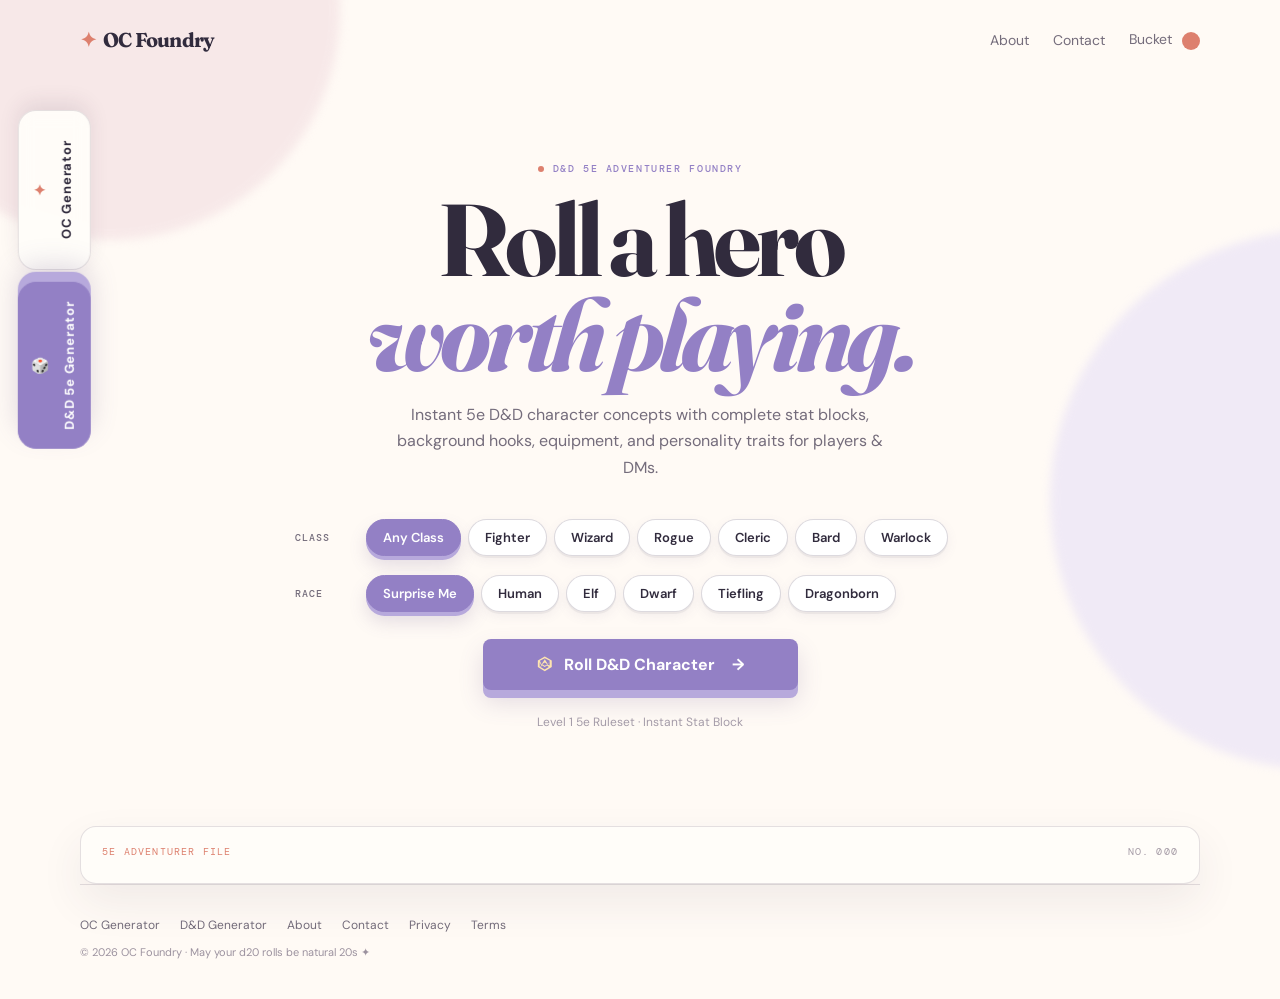
==== commit a1d3c96b: "Update dnd.html" ====
--- a/dnd.html
+++ b/dnd.html
@@ -8,7 +8,7 @@
     <link rel="preconnect" href="https://fonts.googleapis.com" />
     <link rel="preconnect" href="https://fonts.gstatic.com" crossorigin />
     <link href="https://fonts.googleapis.com/css2?family=DM+Mono:wght@400;500&family=DM+Sans:opsz,wght@9..40,400;9..40,500;9..40,600;9..40,700&family=Fraunces:opsz,wght@9..144,600;9..144,700&display=swap" rel="stylesheet" />
-    <link rel="stylesheet" href="styles.css?v=26" />
+    <link rel="stylesheet" href="styles.css?v=28" />
   </head>
   <body>
     <div class="page-glow glow-one"></div><div class="page-glow glow-two"></div>
--- a/styles.css
+++ b/styles.css
@@ -2966,3 +2966,114 @@
     transform: translateY(-2px) !important;
   }
 }
+/* ============================================
+   STANDALONE ROUNDED LEFT TAB BUTTONS
+   ============================================ */
+
+@media (min-width: 1025px) {
+  /* Remove full-page left padding from previous rail version */
+  body {
+    padding-left: 0 !important;
+  }
+
+  .generator-tabs-dock {
+    position: fixed !important;
+    left: 18px !important;
+    top: 110px !important;
+    bottom: auto !important;
+    width: auto !important;
+    height: auto !important;
+    background: transparent !important;
+    border: none !important;
+    box-shadow: none !important;
+    backdrop-filter: none !important;
+    display: flex !important;
+    flex-direction: column !important;
+    gap: 12px !important;
+    z-index: 1200 !important;
+    margin: 0 !important;
+    transform: none !important;
+    padding: 0 !important;
+  }
+
+  .gen-tab {
+    width: auto !important;
+    min-width: 48px !important;
+    height: auto !important;
+    min-height: 160px !important;
+    padding: 18px 12px !important;
+    border-radius: 18px !important;
+    border: 1.5px solid var(--line) !important;
+    background: rgba(255, 253, 249, 0.96) !important;
+    color: var(--ink) !important;
+    box-shadow: 0 8px 20px rgba(67, 45, 76, 0.10) !important;
+    writing-mode: vertical-rl !important;
+    transform: rotate(180deg) !important;
+    display: flex !important;
+    flex-direction: column !important;
+    align-items: center !important;
+    justify-content: center !important;
+    gap: 10px !important;
+    text-decoration: none !important;
+    font-weight: 700 !important;
+    font-size: 13px !important;
+    letter-spacing: 0.8px !important;
+    transition: transform 0.18s ease, box-shadow 0.18s ease, background 0.18s ease, border-color 0.18s ease !important;
+  }
+
+  .gen-tab-icon {
+    font-size: 15px !important;
+    writing-mode: horizontal-tb !important;
+    transform: rotate(180deg) !important;
+    color: var(--coral) !important;
+  }
+
+  .gen-tab:hover {
+    transform: rotate(180deg) translateY(-3px) !important;
+    border-color: var(--lavender) !important;
+    box-shadow: 0 12px 24px rgba(104, 87, 142, 0.16) !important;
+  }
+
+  /* Active selected button */
+  .gen-tab.active {
+    background: var(--lavender) !important;
+    border-color: var(--lavender) !important;
+    color: #fff !important;
+    box-shadow: 0 10px 0 #b7a9dc, 0 16px 28px rgba(104, 87, 142, 0.22) !important;
+  }
+
+  .gen-tab.active .gen-tab-icon {
+    color: #ffe5af !important;
+  }
+}
+
+/* Mobile stays as normal horizontal pills */
+@media (max-width: 1024px) {
+  .generator-tabs-dock {
+    position: relative !important;
+    left: auto !important;
+    top: auto !important;
+    width: min(100% - 32px, 520px) !important;
+    flex-direction: row !important;
+    justify-content: center !important;
+    margin: 16px auto 10px !important;
+    gap: 8px !important;
+  }
+
+  .gen-tab {
+    min-height: auto !important;
+    writing-mode: horizontal-tb !important;
+    transform: none !important;
+    border-radius: 999px !important;
+    padding: 10px 14px !important;
+    flex: 1 !important;
+  }
+
+  .gen-tab-icon {
+    transform: none !important;
+  }
+
+  .gen-tab:hover {
+    transform: translateY(-2px) !important;
+  }
+}
